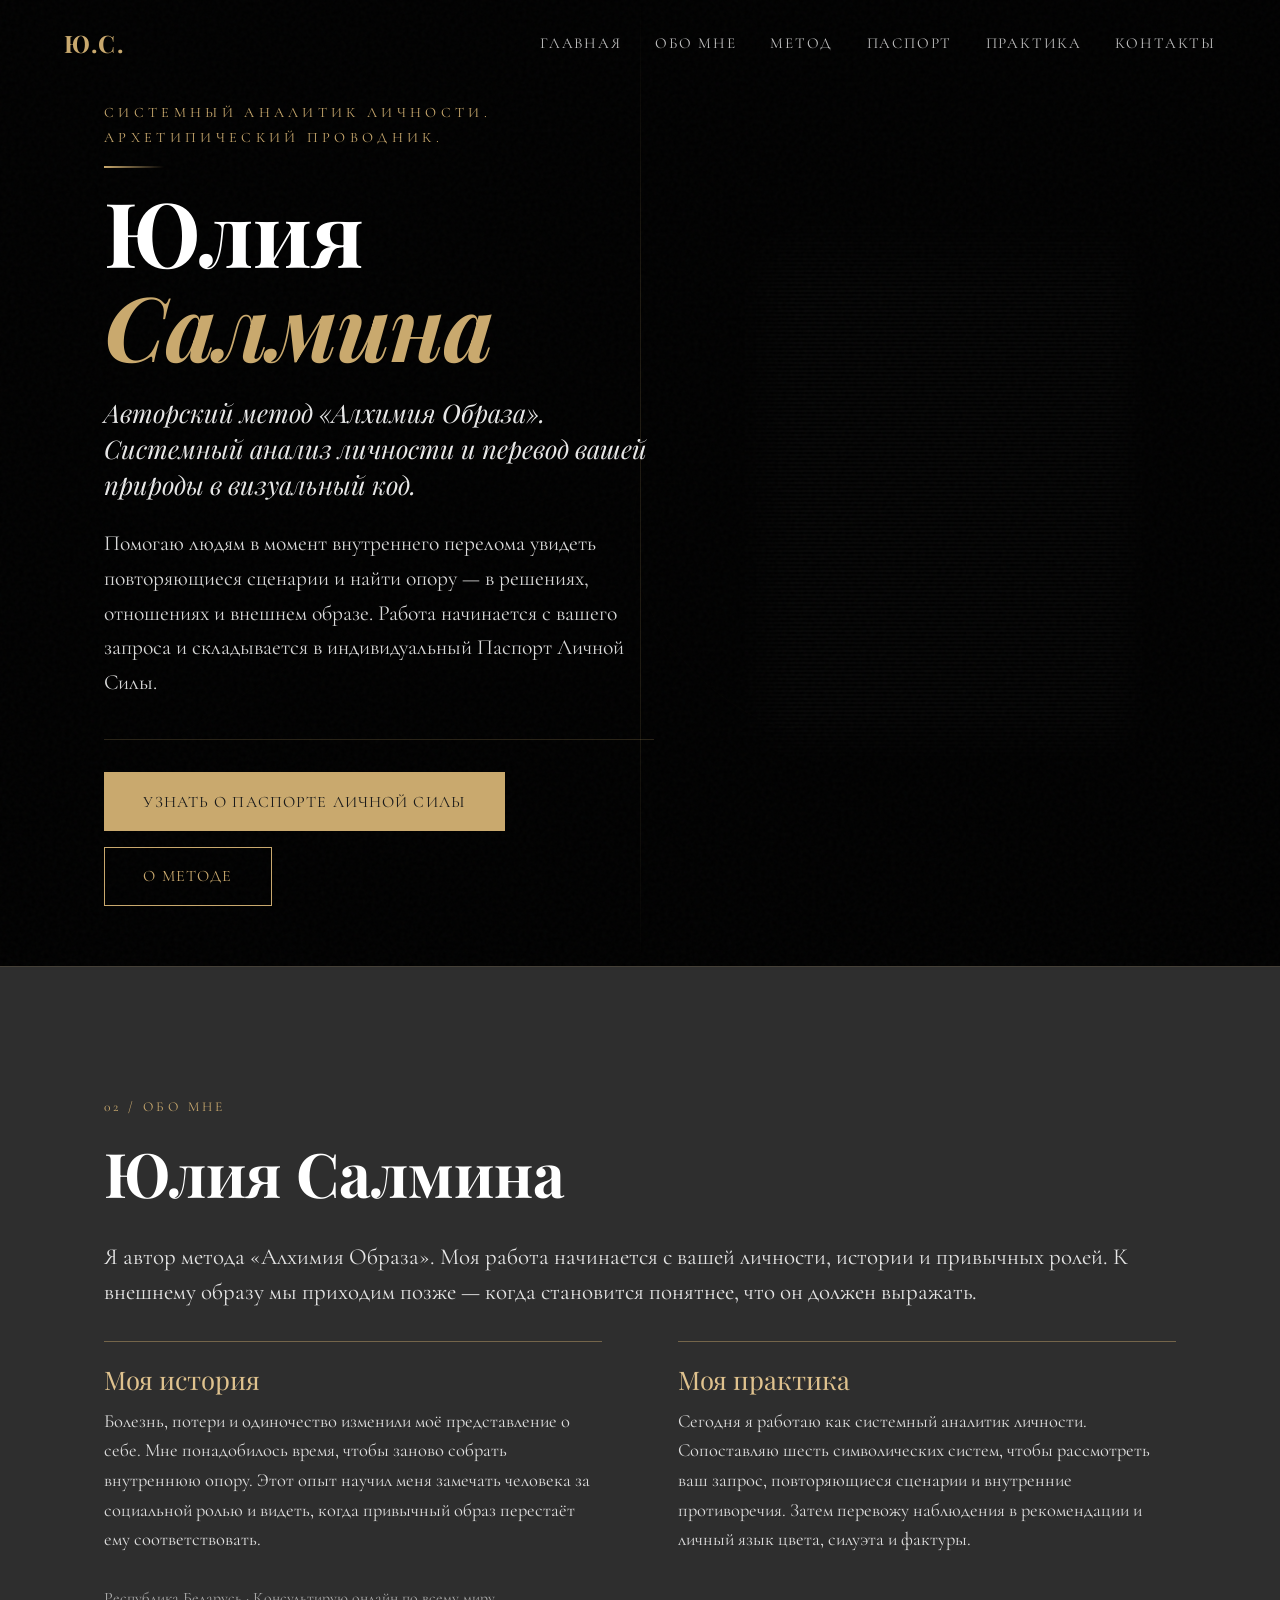
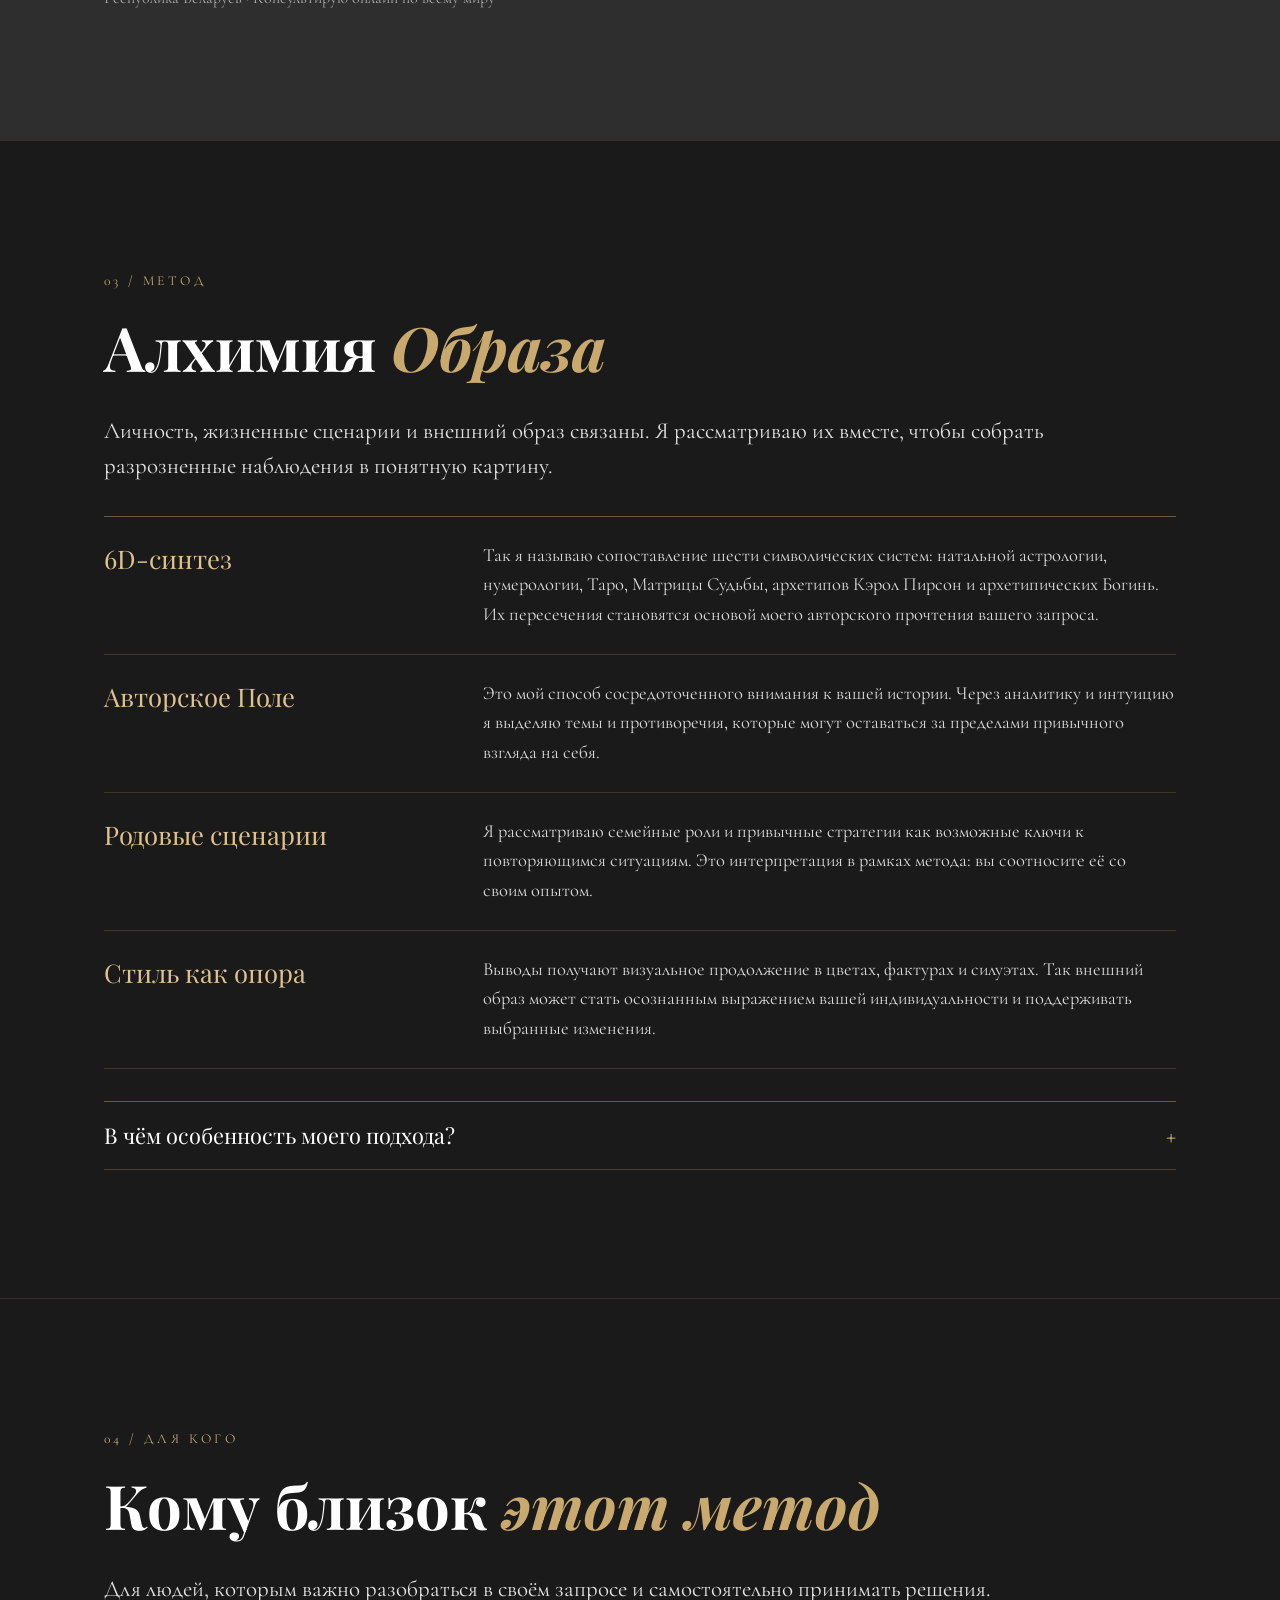
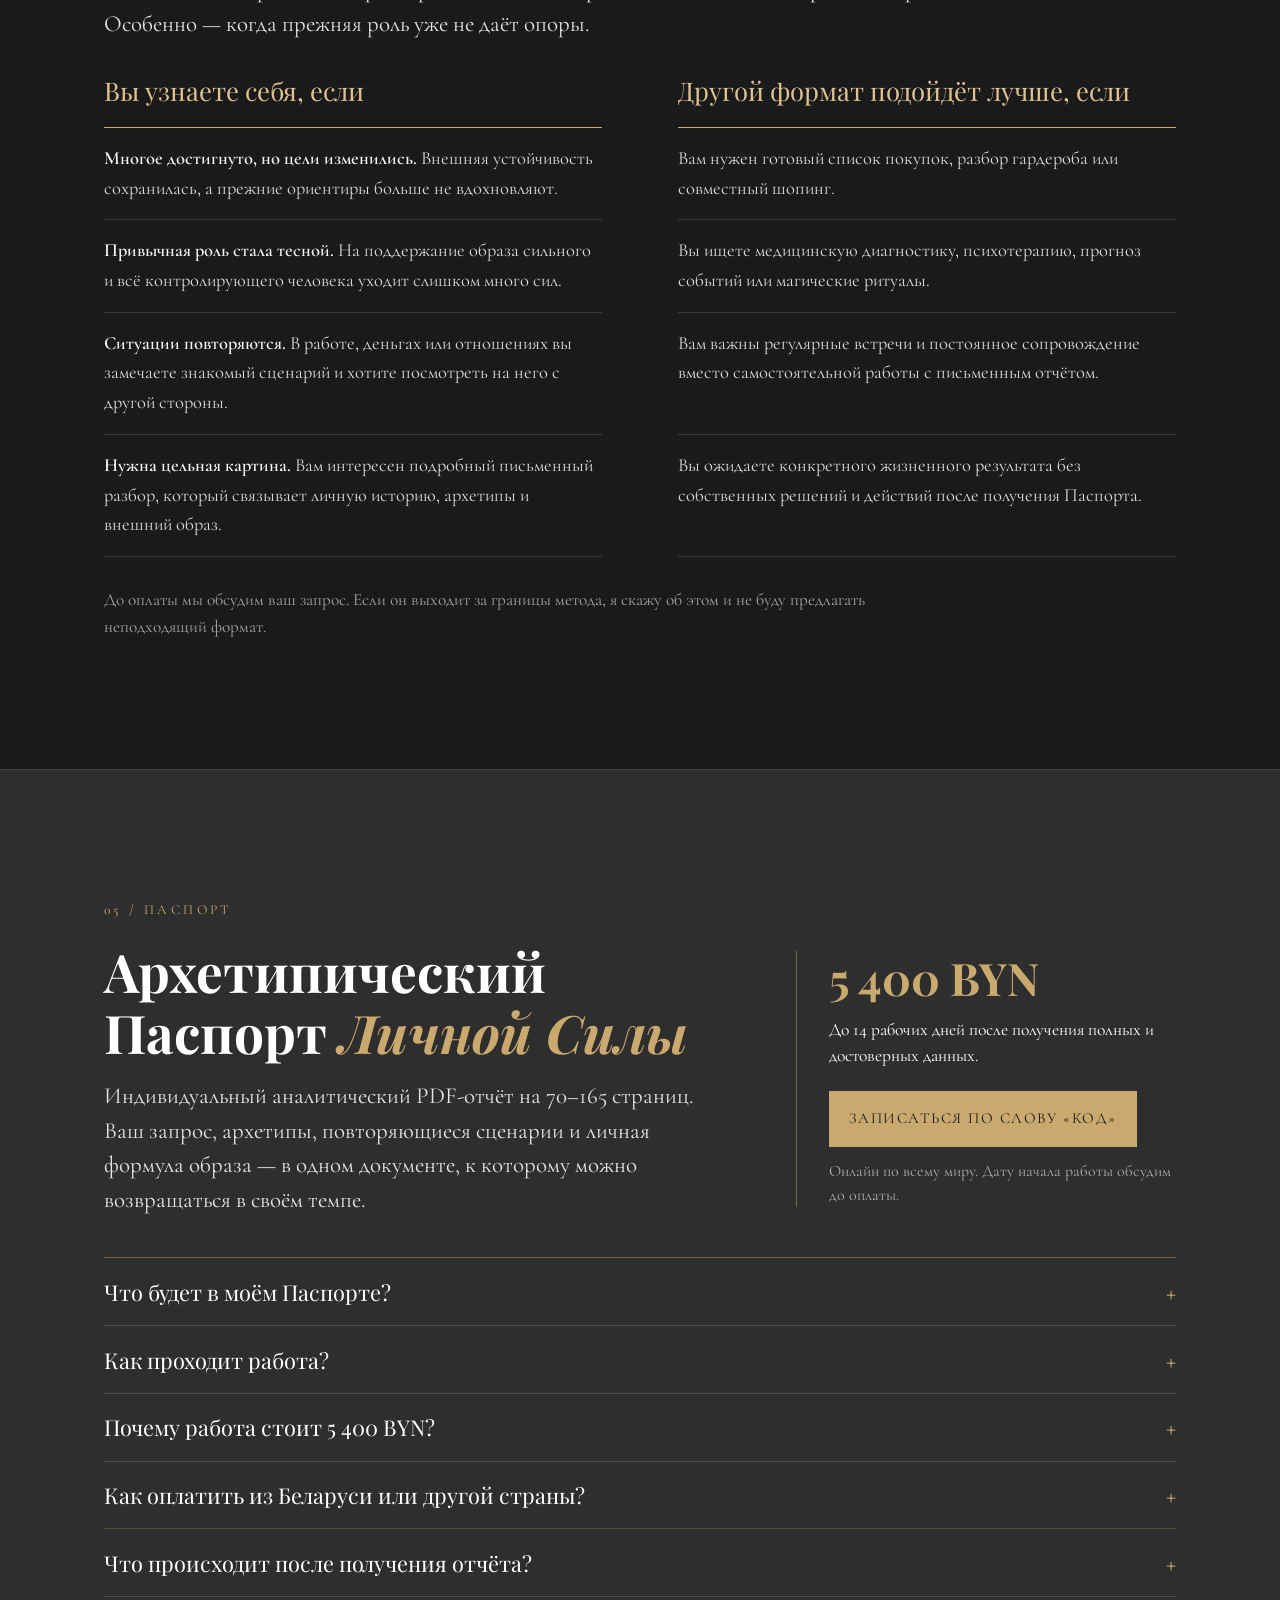
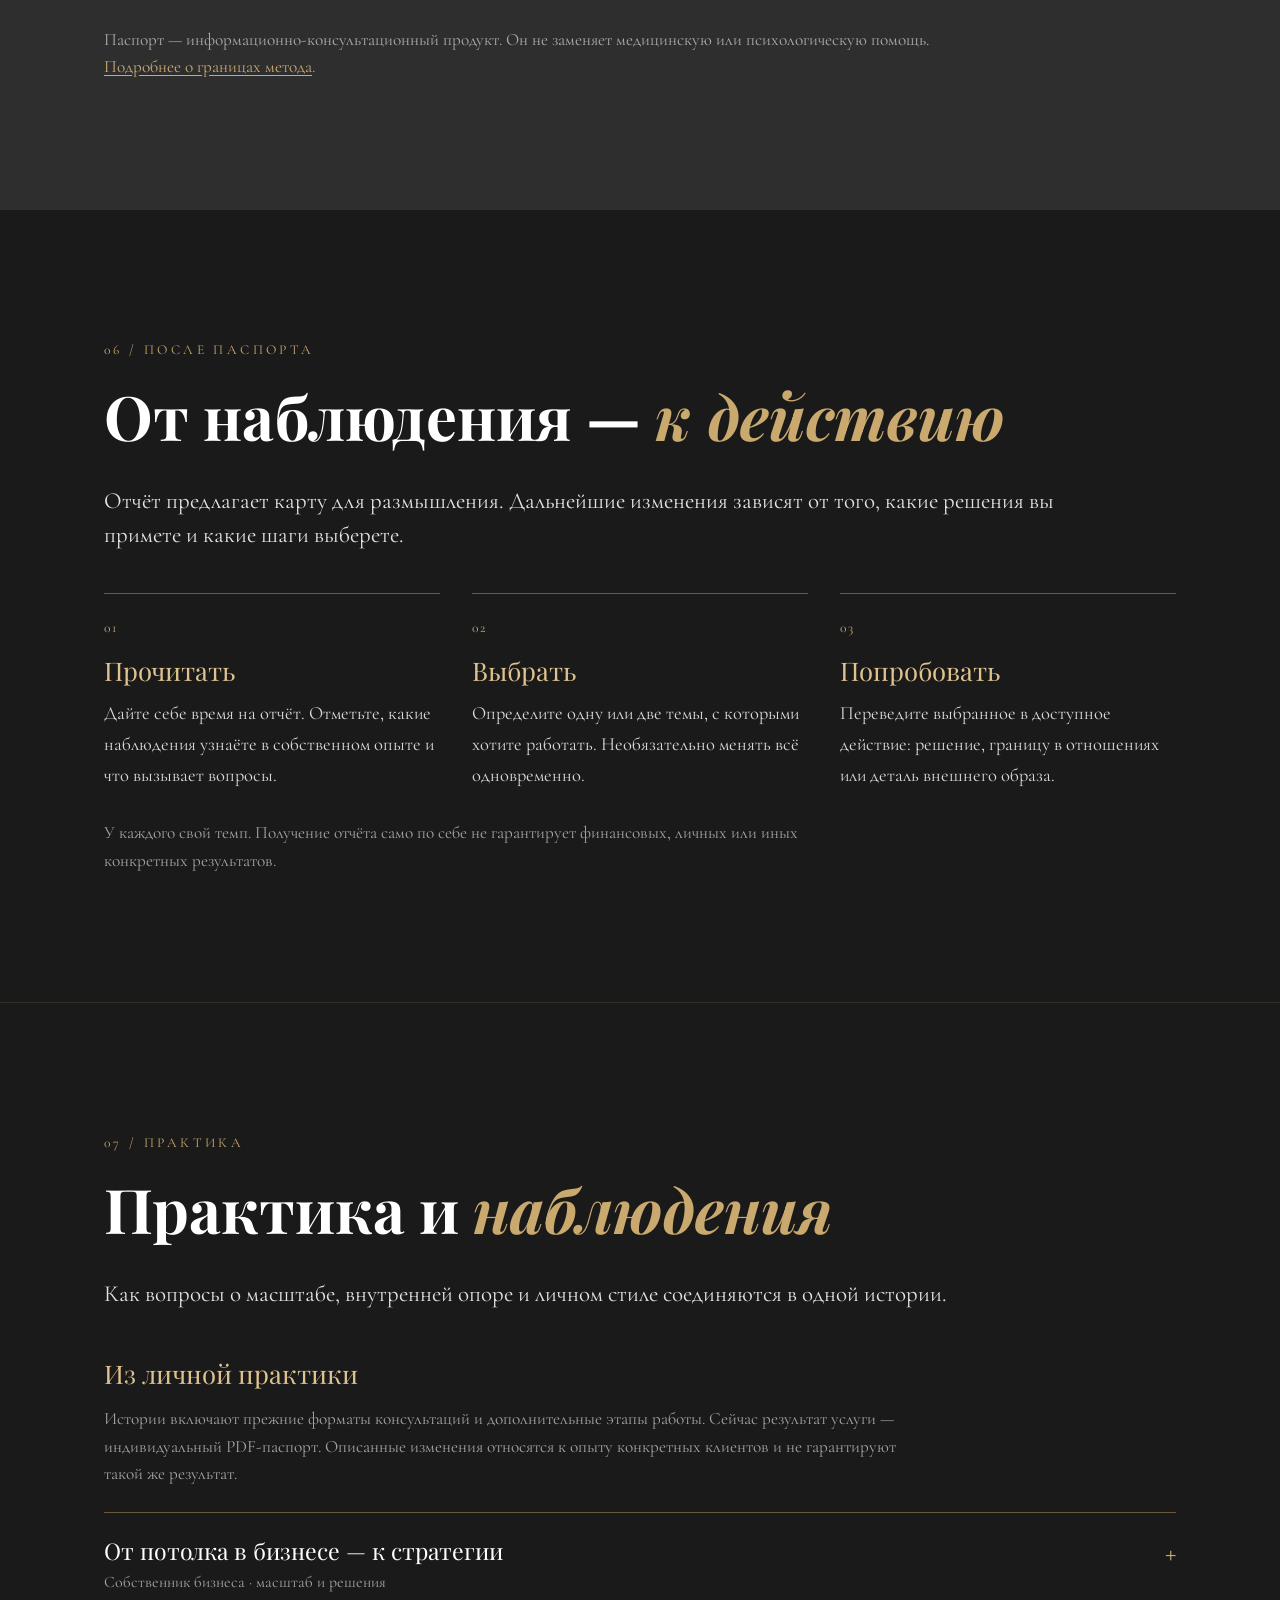
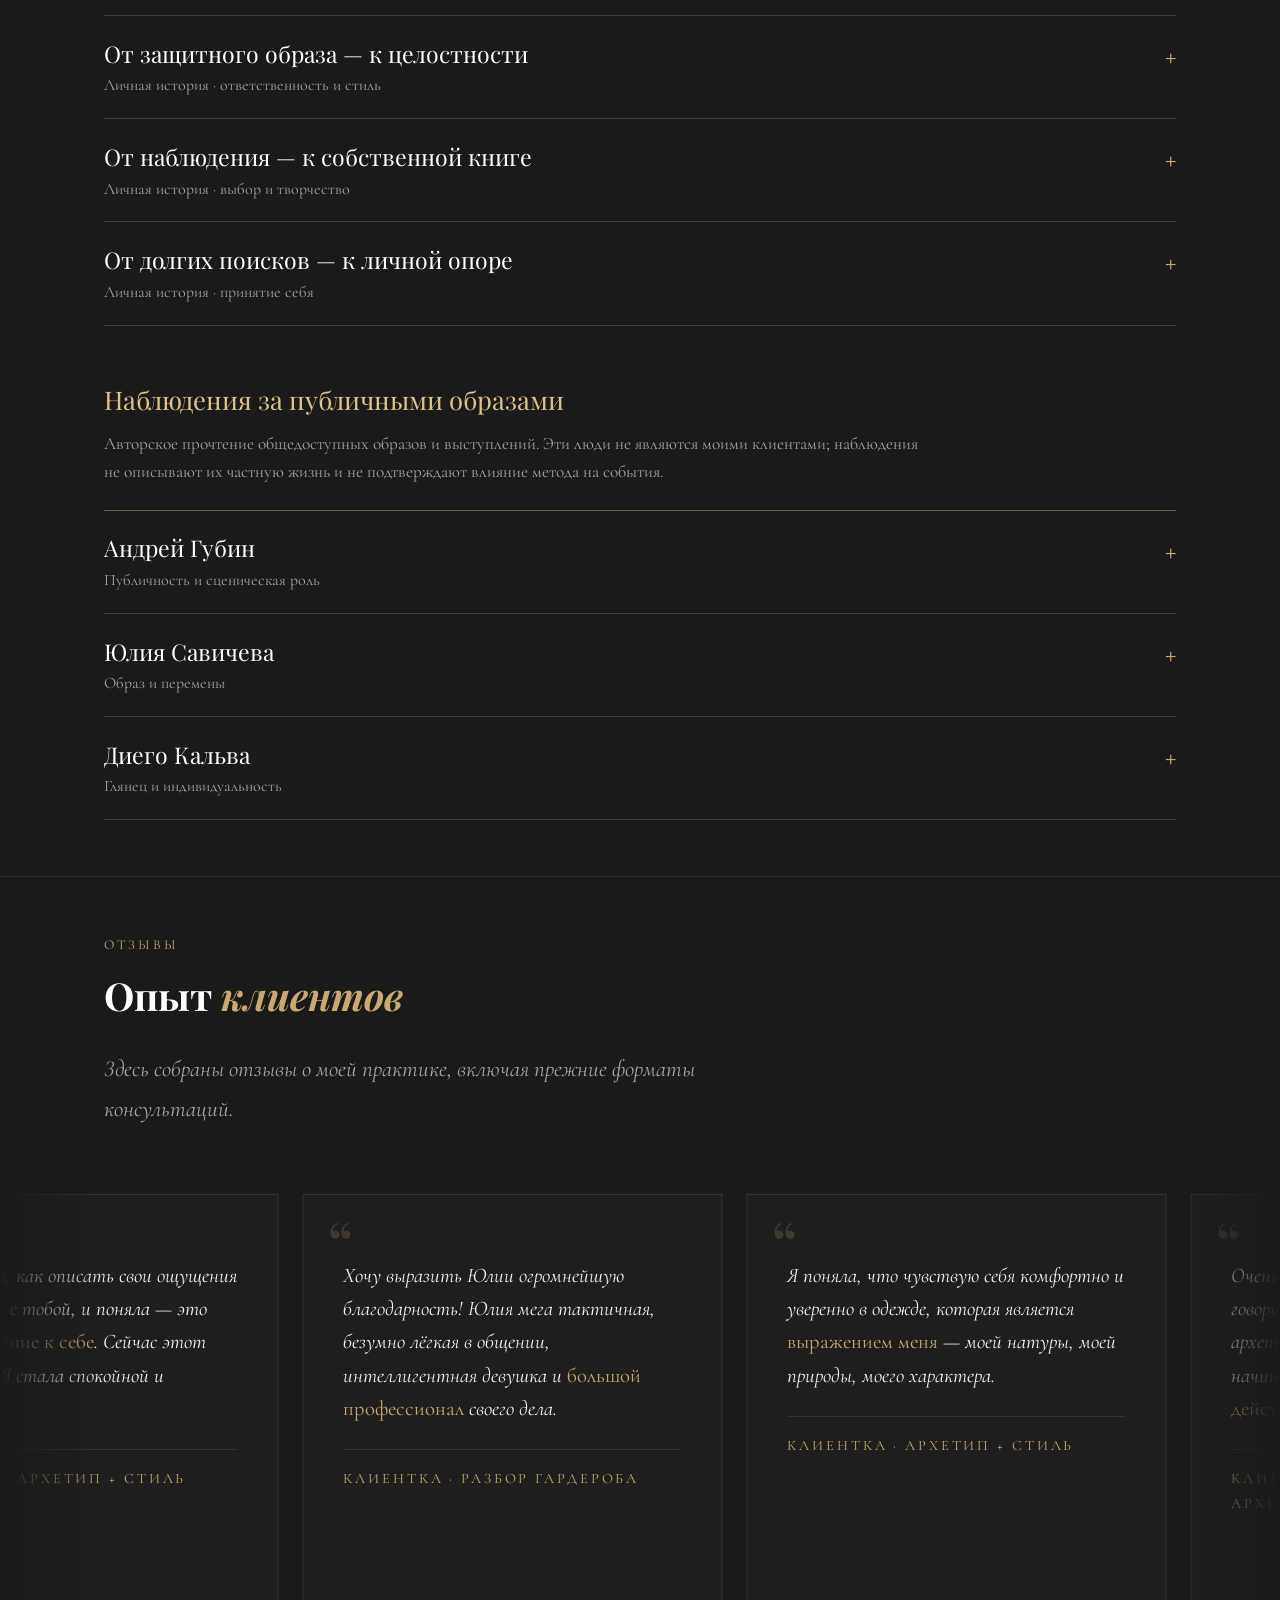
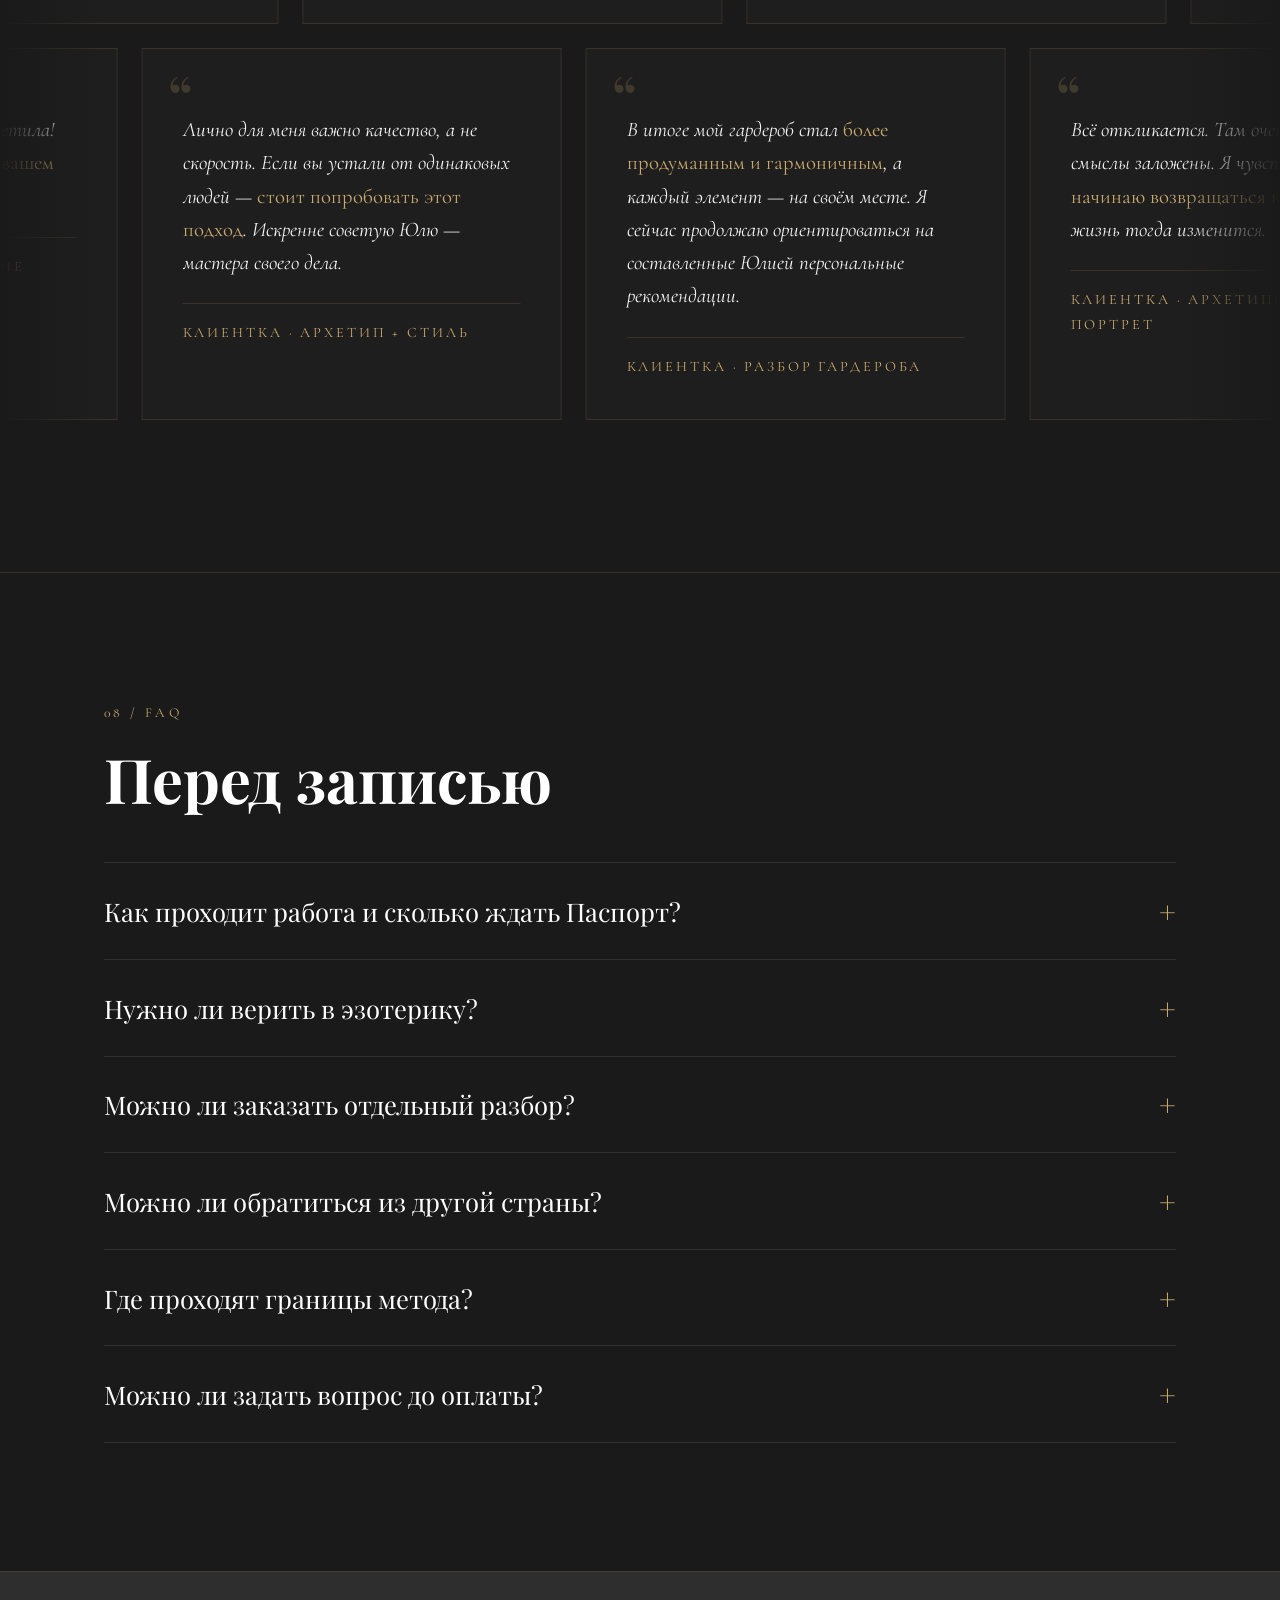
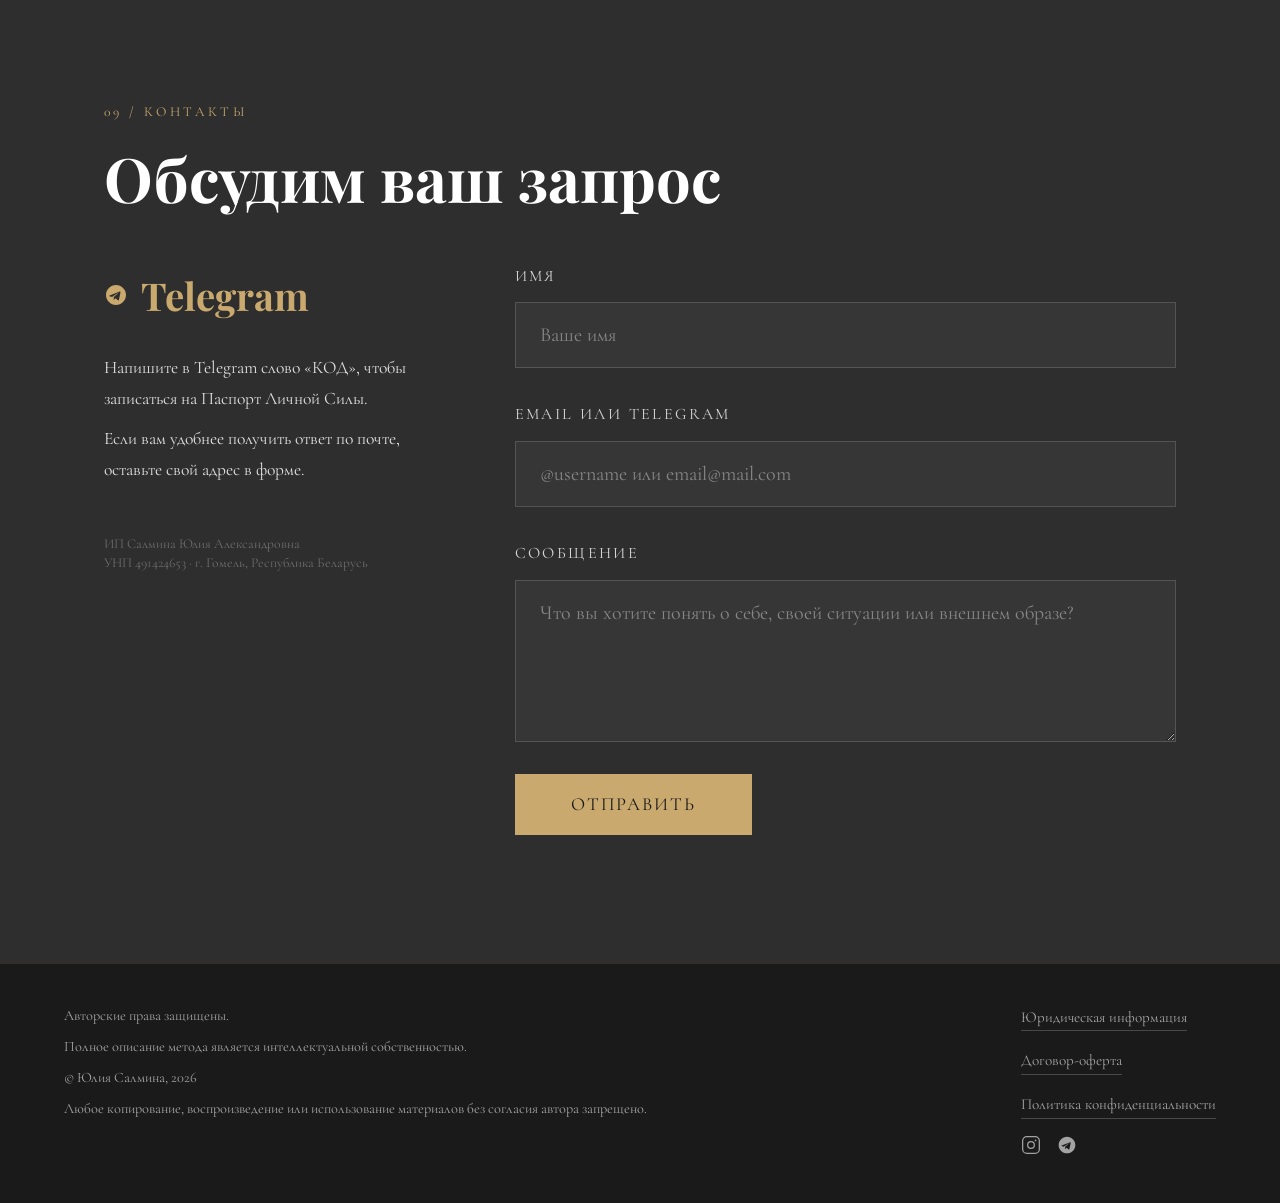
==== index.html @ ce206d77 "Add updated Salmina website Latest client revisions: updated copy, Passport details, seven collapsib" ====
<!DOCTYPE html>
<html lang="ru">
<head>
  <meta charset="UTF-8" />
  <meta name="viewport" content="width=device-width, initial-scale=1.0" />
  <title>Юлия Салмина — системный аналитик личности и архетипический проводник</title>
  <meta name="description" content="Авторский метод «Алхимия Образа»: системный анализ личности, жизненных сценариев и визуального кода. Паспорт Личной Силы — индивидуальный PDF. Онлайн по всему миру." />
  <link rel="stylesheet" href="style.css?v=20261115-1" />
  <link rel="preconnect" href="https://fonts.googleapis.com" />
  <link rel="preconnect" href="https://fonts.gstatic.com" crossorigin />
  <link href="https://fonts.googleapis.com/css2?family=Playfair+Display:ital,wght@0,400;0,700;1,400;1,700&amp;family=Cormorant+Garamond:ital,wght@0,300;0,400;1,300;1,400&amp;display=swap" rel="stylesheet" />
</head>
<body>

  <div class="scroll-progress-bar" id="scroll-progress"></div>

  <header class="site-header" id="site-header">
    <div class="header-inner">
      <a href="#hero" class="logo">Ю.С.</a>
      <button type="button" class="burger" id="burger" aria-label="Открыть меню" aria-expanded="false" aria-controls="nav">
        <span></span><span></span><span></span>
      </button>
      <nav class="nav" id="nav" aria-label="Основная навигация">
        <a href="#hero" class="nav-link">Главная</a>
        <a href="#about" class="nav-link">Обо мне</a>
        <a href="#method" class="nav-link">Метод</a>
        <a href="#services" class="nav-link">Паспорт</a>
        <a href="#practice" class="nav-link">Практика</a>
        <a href="#contact" class="nav-link">Контакты</a>
      </nav>
    </div>
  </header>

  <main>
  <section class="hero" id="hero">
    <canvas id="energy" aria-hidden="true"></canvas>
    <div id="grain"></div>
    <div class="hero-bg-line"></div>
    
    <div class="hero-inner">
      <div class="hero-content reveal">
        <p class="hero-eyebrow">Системный аналитик личности.<br />Архетипический проводник.</p>
        <h1 class="hero-title">
          Юлия<br /><em>Салмина</em>
        </h1>
        <p class="hero-sub">Авторский метод «Алхимия Образа». Системный анализ личности и перевод вашей природы в визуальный код.</p>
        <p class="hero-text">Помогаю людям в момент внутреннего перелома увидеть повторяющиеся сценарии и найти опору — в решениях, отношениях и внешнем образе. Работа начинается с вашего запроса и складывается в индивидуальный Паспорт Личной Силы.</p>
        <div class="hero-btns">
          <a href="#services" class="btn btn-gold">Узнать о Паспорте Личной Силы</a>
          <a href="#method" class="btn btn-outline">О методе</a>
        </div>
      </div>
      
      <div class="hero-visual reveal reveal-delay" id="hero-scene">
        <div id="video-glow"></div>
        <video id="video-hero" autoplay muted loop playsinline aria-hidden="true" tabindex="-1">
          <source src="mp_.mp4" type="video/mp4">
        </video>
      </div>
    </div>
  </section>

  <section class="section about" id="about">
    <div class="section-inner reveal">
      <div class="section-label">02 / Обо мне</div>
      <h2 class="section-title">Юлия Салмина</h2>
      <p class="about-lead">Я автор метода «Алхимия Образа». Моя работа начинается с вашей личности, истории и привычных ролей. К внешнему образу мы приходим позже — когда становится понятнее, что он должен выражать.</p>
      <div class="story-columns">
        <div>
          <h3>Моя история</h3>
          <p>Болезнь, потери и одиночество изменили моё представление о себе. Мне понадобилось время, чтобы заново собрать внутреннюю опору. Этот опыт научил меня замечать человека за социальной ролью и видеть, когда привычный образ перестаёт ему соответствовать.</p>
        </div>
        <div>
          <h3>Моя практика</h3>
          <p>Сегодня я работаю как системный аналитик личности. Сопоставляю шесть символических систем, чтобы рассмотреть ваш запрос, повторяющиеся сценарии и внутренние противоречия. Затем перевожу наблюдения в рекомендации и личный язык цвета, силуэта и фактуры.</p>
        </div>
      </div>
      <p class="story-location">Республика Беларусь · Консультирую онлайн по всему миру</p>
    </div>
  </section>

  <section class="section method" id="method">
    <div class="section-inner reveal">
      <div class="section-label">03 / Метод</div>
      <h2 class="section-title">Алхимия <em>Образа</em></h2>
      <p class="editorial-intro">Личность, жизненные сценарии и внешний образ связаны. Я рассматриваю их вместе, чтобы собрать разрозненные наблюдения в понятную картину.</p>
      <dl class="method-list">
        <div><dt>6D-синтез</dt><dd>Так я называю сопоставление шести символических систем: натальной астрологии, нумерологии, Таро, Матрицы Судьбы, архетипов Кэрол Пирсон и архетипических Богинь. Их пересечения становятся основой моего авторского прочтения вашего запроса.</dd></div>
        <div><dt>Авторское Поле</dt><dd>Это мой способ сосредоточенного внимания к вашей истории. Через аналитику и интуицию я выделяю темы и противоречия, которые могут оставаться за пределами привычного взгляда на себя.</dd></div>
        <div><dt>Родовые сценарии</dt><dd>Я рассматриваю семейные роли и привычные стратегии как возможные ключи к повторяющимся ситуациям. Это интерпретация в рамках метода: вы соотносите её со своим опытом.</dd></div>
        <div><dt>Стиль как опора</dt><dd>Выводы получают визуальное продолжение в цветах, фактурах и силуэтах. Так внешний образ может стать осознанным выражением вашей индивидуальности и поддерживать выбранные изменения.</dd></div>
      </dl>
      <div class="product-details method-details">
        <details><summary>В чём особенность моего подхода?</summary><p>Я соединяю символический анализ с конкретным запросом человека и переводом наблюдений в визуальный язык. В одном отчёте вы получаете взаимосвязанное прочтение своих ролей, точек напряжения и возможностей для самовыражения.</p><p>Ценность метода — в авторском синтезе и индивидуальной работе. Его выводы помогают размышлять и выбирать дальнейшие шаги; они не являются медицинской или психологической диагностикой.</p></details>
      </div>
    </div>
  </section>

  <section class="section forwhom" id="forwhom">
    <div class="section-inner reveal">
      <div class="section-label">04 / Для кого</div>
      <h2 class="section-title">Кому близок <em>этот метод</em></h2>
      <p class="editorial-intro">Для людей, которым важно разобраться в своём запросе и самостоятельно принимать решения. Особенно — когда прежняя роль уже не даёт опоры.</p>
      <div class="fit-grid">
        <div class="fit-group">
          <h3>Вы узнаете себя, если</h3>
          <p><strong>Многое достигнуто, но цели изменились.</strong> Внешняя устойчивость сохранилась, а прежние ориентиры больше не вдохновляют.</p>
          <p><strong>Привычная роль стала тесной.</strong> На поддержание образа сильного и всё контролирующего человека уходит слишком много сил.</p>
          <p><strong>Ситуации повторяются.</strong> В работе, деньгах или отношениях вы замечаете знакомый сценарий и хотите посмотреть на него с другой стороны.</p>
          <p><strong>Нужна цельная картина.</strong> Вам интересен подробный письменный разбор, который связывает личную историю, архетипы и внешний образ.</p>
        </div>
        <div class="fit-group">
          <h3>Другой формат подойдёт лучше, если</h3>
          <p>Вам нужен готовый список покупок, разбор гардероба или совместный шопинг.</p>
          <p>Вы ищете медицинскую диагностику, психотерапию, прогноз событий или магические ритуалы.</p>
          <p>Вам важны регулярные встречи и постоянное сопровождение вместо самостоятельной работы с письменным отчётом.</p>
          <p>Вы ожидаете конкретного жизненного результата без собственных решений и действий после получения Паспорта.</p>
        </div>
      </div>
      <p class="section-note">До оплаты мы обсудим ваш запрос. Если он выходит за границы метода, я скажу об этом и не буду предлагать неподходящий формат.</p>
    </div>
  </section>

  <section class="section services" id="services">
    <div class="section-inner reveal">
      <div class="section-label">05 / Паспорт</div>
      <article class="product" aria-labelledby="product-title">
        <div class="product-overview">
          <div>
            <h2 class="section-title" id="product-title">Архетипический Паспорт <em>Личной Силы</em></h2>
            <p class="product-description">Индивидуальный аналитический PDF-отчёт на 70–165 страниц. Ваш запрос, архетипы, повторяющиеся сценарии и личная формула образа — в одном документе, к которому можно возвращаться в своём темпе.</p>
          </div>
          <div class="product-order" id="passport-order">
            <p class="product-price">5 400 BYN</p>
            <p>До 14 рабочих дней после получения полных и достоверных данных.</p>
            <a href="https://t.me/JSalmina?text=%D0%9A%D0%9E%D0%94" class="btn btn-gold" target="_blank" rel="noopener">Записаться по слову «КОД»</a>
            <p class="order-note">Онлайн по всему миру. Дату начала работы обсудим до оплаты.</p>
          </div>
        </div>
        <div class="product-details">
          <details><summary>Что будет в моём Паспорте?</summary>
            <ul class="passport-content">
              <li>Сопоставление шести символических систем вокруг вашего запроса.</li>
              <li>Карта сильных сторон, теневых проявлений и внутренних противоречий.</li>
              <li>Авторская интерпретация родовых сценариев и повторяющихся ролей.</li>
              <li>Расклад Таро как символическое прочтение текущей ситуации и выбора.</li>
              <li>Аудит проявленности: какие стороны личности отражены во внешнем образе.</li>
              <li>Личная формула образа — цвета, фактуры, силуэты и рекомендации для дальнейших шагов.</li>
            </ul>
          </details>
          <details><summary>Как проходит работа?</summary>
            <ol class="process-list"><li>Мы обсуждаем запрос и дату начала. После 100% предоплаты на расчётный счёт ИП я свяжусь с вами в течение 24 часов.</li><li>Вы заполняете подробную анкету и предоставляете дату, время и место рождения.</li><li>Подготовка PDF занимает до 14 рабочих дней после получения полных и достоверных данных и отправляю его на почту или в мессенджер.</li></ol>
          </details>
          <details><summary>Почему работа стоит 5 400 BYN?</summary><p>Каждый Паспорт я составляю индивидуально: сопоставляю шесть систем, работаю с вашим запросом и собираю наблюдения в связный отчёт на 70–165 страниц. В стоимость входят анализ, визуальная часть и рекомендации.</p><p>Чтобы сохранять внимание к каждой истории, я беру в работу не более 2–3 человек в месяц. Доступную дату мы согласуем до оплаты.</p></details>
          <details><summary>Как оплатить из Беларуси или другой страны?</summary><p>Стоимость фиксирована: 5 400 BYN. Оплата — 100% на расчётный счёт ИП. Из-за границы можно оплатить в российских рублях или другой согласованной валюте по курсу на день оплаты. Оплата подтверждает согласие с <a class="text-link" href="#oferta" data-legal="oferta">договором-офертой</a>.</p></details>
          <details><summary>Что происходит после получения отчёта?</summary><p>Паспорт выдаётся один раз. Вы читаете его в своём темпе и выбираете, какие наблюдения и рекомендации применить. Постоянное сопровождение не входит в базовую стоимость; условия дополнительной индивидуальной работы обсуждаются отдельно.</p></details>
        </div>
        <p class="service-boundary">Паспорт — информационно-консультационный продукт. Он не заменяет медицинскую или психологическую помощь. <a class="text-link" href="#faq">Подробнее о границах метода</a>.</p>
      </article>
    </div>
  </section>

  <section class="section result" id="result">
    <div class="section-inner reveal">
      <div class="section-label">06 / После Паспорта</div>
      <h2 class="section-title">От наблюдения — <em>к действию</em></h2>
      <p class="editorial-intro">Отчёт предлагает карту для размышления. Дальнейшие изменения зависят от того, какие решения вы примете и какие шаги выберете.</p>
      <div class="result-steps">
        <div><span class="result-step-number" aria-hidden="true">01</span><h3>Прочитать</h3><p>Дайте себе время на отчёт. Отметьте, какие наблюдения узнаёте в собственном опыте и что вызывает вопросы.</p></div>
        <div><span class="result-step-number" aria-hidden="true">02</span><h3>Выбрать</h3><p>Определите одну или две темы, с которыми хотите работать. Необязательно менять всё одновременно.</p></div>
        <div><span class="result-step-number" aria-hidden="true">03</span><h3>Попробовать</h3><p>Переведите выбранное в доступное действие: решение, границу в отношениях или деталь внешнего образа.</p></div>
      </div>
      <p class="section-note">У каждого свой темп. Получение отчёта само по себе не гарантирует финансовых, личных или иных конкретных результатов.</p>
    </div>
  </section>

  <section class="section practice" id="practice">
    <div class="section-inner reveal">
      <div class="section-label">07 / Практика</div>
      <h2 class="section-title">Практика и <em>наблюдения</em></h2>
      <p class="editorial-intro">Как вопросы о масштабе, внутренней опоре и личном стиле соединяются в одной истории.</p>

      <div class="case-group">
        <h3>Из личной практики</h3>
        <p class="case-disclaimer">Истории включают прежние форматы консультаций и дополнительные этапы работы. Сейчас результат услуги — индивидуальный PDF-паспорт. Описанные изменения относятся к опыту конкретных клиентов и не гарантируют такой же результат.</p>
        <div class="case-list">
          <details class="case-item">
            <summary><span>От потолка в бизнесе — к стратегии</span><span class="case-summary-meta">Собственник бизнеса · масштаб и решения</span></summary>
            <div class="case-body">
              <p><strong>Запрос.</strong> После затяжного спада клиент искал новый масштаб в бизнесе, но боялся следующего финансового шага и чувствовал потерю опоры.</p>
              <p><strong>Авторское наблюдение.</strong> Через архетип Правителя я рассмотрела противоречие между стремлением к развитию и привычной осторожностью — желанием оставаться незаметным и избегать риска.</p>
              <p><strong>После работы.</strong> Клиент перешёл к конкретным управленческим шагам: проверке финансов с бухгалтером, пересмотру своей роли в бизнесе и восприятию собственного дома как точки опоры.</p>
            </div>
          </details>
          <details class="case-item">
            <summary><span>От защитного образа — к целостности</span><span class="case-summary-meta">Личная история · ответственность и стиль</span></summary>
            <div class="case-body">
              <p><strong>Запрос.</strong> Клиентка хотела собрать гардероб «бизнес-леди и хозяйки пространства», в котором чувствовала бы уверенность.</p>
              <p><strong>Авторское наблюдение.</strong> В разборе я сопоставила архетипы Королевы, Жрицы и Девочки-Творца: ответственность, глубину и потребность в свободном самовыражении. Образ помог обсудить, какие из этих сторон получают место в её жизни.</p>
              <p><strong>После работы.</strong> Клиентка завершила затянувшиеся изменения в рабочем пространстве и пересмотрела привычку всё контролировать. В визуальном образе появились глубокие оттенки оливы, чернил и кофе с молоком.</p>
            </div>
          </details>
          <details class="case-item">
            <summary><span>От наблюдения — к собственной книге</span><span class="case-summary-meta">Личная история · выбор и творчество</span></summary>
            <div class="case-body">
              <p><strong>Запрос.</strong> Клиентка описывала потерю себя, повторение одних и тех же сценариев и ощущение, что силы уходят впустую.</p>
              <p><strong>Авторское наблюдение.</strong> Через архетип Персефоны я предложила рассмотреть выбор между наблюдением за чужими историями и созданием собственной. Это стало одной из тем её письменного разбора.</p>
              <p><strong>После работы.</strong> Клиентка сократила информационный шум и за несколько месяцев написала книгу, придумала название и обложку. Эти решения и работа над книгой принадлежали ей самой.</p>
            </div>
          </details>
          <details class="case-item">
            <summary><span>От долгих поисков — к личной опоре</span><span class="case-summary-meta">Личная история · принятие себя</span></summary>
            <div class="case-body">
              <p><strong>Запрос.</strong> После нескольких лет поисков в разных практиках клиентка вернулась за целостным Паспортом, чтобы связать вопросы работы, отношений и внешнего образа.</p>
              <p><strong>Авторское наблюдение.</strong> В разборе я сопоставила привычные роли, представления о семейной ответственности и интерес к творчеству. Мы рассматривали, какие из этих наблюдений она узнаёт в своём опыте.</p>
              <p><strong>После работы.</strong> После Паспорта и отдельного дополнительного этапа клиентка стала спокойнее относиться к собственной внешности и выбору. Красная деталь в образе стала для неё личным символом перемен.</p>
            </div>
          </details>
        </div>
      </div>

      <div class="case-group">
        <h3>Наблюдения за публичными образами</h3>
        <p class="case-disclaimer">Авторское прочтение общедоступных образов и выступлений. Эти люди не являются моими клиентами; наблюдения не описывают их частную жизнь и не подтверждают влияние метода на события.</p>
        <div class="case-list">
          <details class="case-item">
            <summary><span>Андрей Губин</span><span class="case-summary-meta">Публичность и сценическая роль</span></summary>
            <div class="case-body">
              <p>Тема моего разбора — соотношение узнаваемого сценического образа и права артиста меняться. Я рассматриваю, как привычная роль влияет на восприятие публичного выступления.</p>
              <p>В рамках метода это повод говорить об открытости и дистанции между образом и человеком. Такое прочтение остаётся авторской интерпретацией.</p>
            </div>
          </details>
          <details class="case-item">
            <summary><span>Юлия Савичева</span><span class="case-summary-meta">Образ и перемены</span></summary>
            <div class="case-body">
              <p>В центре разбора — контраст между привычным публичным образом и более свободной, неформальной подачей. Я рассматриваю, как одежда и степень собранности меняют впечатление от образа.</p>
              <p>Это пример работы с визуальным языком: образ может вызвать вопросы о переменах, но сам по себе не объясняет личные решения человека.</p>
            </div>
          </details>
          <details class="case-item">
            <summary><span>Диего Кальва</span><span class="case-summary-meta">Глянец и индивидуальность</span></summary>
            <div class="case-body">
              <p>Тема разбора — граница между статусной подачей и индивидуальностью. Я рассматриваю, как глянцевый образ меняет восприятие актёра и какие детали помогают сохранить узнаваемость.</p>
              <p>Для «Алхимии Образа» здесь важен вопрос: как внешняя выразительность может поддерживать личный характер образа, сохраняя место для живой индивидуальности.</p>
            </div>
          </details>
        </div>
      </div>
    </div>
      <div class="reviews practice-reviews" id="reviews" aria-labelledby="reviews-title">
    <div class="reviews-header reveal">
      <p class="reviews-eyebrow">Отзывы</p>
      <h3 class="section-title" id="reviews-title">Опыт <em>клиентов</em></h3>
      <p class="section-intro">Здесь собраны отзывы о моей практике, включая прежние форматы консультаций.</p>
    </div>
    <div class="reviews-track-wrap">
      <div class="reviews-row reviews-row--fwd" id="row1"></div>
      <div class="reviews-row reviews-row--rev" id="row2"></div>
    </div>
  </div>
  </section>

  <section class="section faq" id="faq">
    <div class="section-inner reveal">
      <div class="section-label">08 / FAQ</div>
      <h2 class="section-title">Перед записью</h2>
      <div class="accordion">
        <div class="accordion-item">
          <button type="button" class="accordion-trigger" aria-expanded="false"><span>Как проходит работа и сколько ждать Паспорт?</span><span class="accordion-icon" aria-hidden="true">+</span></button>
          <div class="accordion-panel"><p>После обсуждения запроса и предоплаты я свяжусь с вами в течение 24 часов. Вы заполните анкету и предоставите необходимые данные. Срок подготовки PDF — до 14 рабочих дней после получения полных и достоверных данных.</p></div>
        </div>
        <div class="accordion-item">
          <button type="button" class="accordion-trigger" aria-expanded="false"><span>Нужно ли верить в эзотерику?</span><span class="accordion-icon" aria-hidden="true">+</span></button>
          <div class="accordion-panel"><p>Нет. В методе астрология, нумерология, Таро, Матрица Судьбы и архетипы используются как символический язык для авторского прочтения вашей истории. Вы сопоставляете наблюдения с собственным опытом; они не являются установленными фактами или научной диагностикой.</p></div>
        </div>
        <div class="accordion-item">
          <button type="button" class="accordion-trigger" aria-expanded="false"><span>Можно ли заказать отдельный разбор?</span><span class="accordion-icon" aria-hidden="true">+</span></button>
          <div class="accordion-panel"><p>Основной продукт — целостный Паспорт Личной Силы в PDF на 70–165 страниц. Я не разделяю его на отдельные расчёты или разовые прогнозы. Если после получения отчёта понадобится дополнительная работа, её формат и стоимость обсуждаются отдельно.</p></div>
        </div>
        <div class="accordion-item">
          <button type="button" class="accordion-trigger" aria-expanded="false"><span>Можно ли обратиться из другой страны?</span><span class="accordion-icon" aria-hidden="true">+</span></button>
          <div class="accordion-panel"><p>Да. Работа полностью дистанционная. Стоимость — 5 400 BYN; оплата в российских рублях или другой согласованной валюте возможна по курсу на день оплаты.</p></div>
        </div>
        <div class="accordion-item">
          <button type="button" class="accordion-trigger" aria-expanded="false"><span>Где проходят границы метода?</span><span class="accordion-icon" aria-hidden="true">+</span></button>
          <div class="accordion-panel"><p>Я — системный аналитик личности и архетипический проводник. Не ставлю диагнозов, не лечу заболевания и не провожу психотерапию. Не делаю магических ритуалов и не обещаю предсказаний.</p><p>Результат моей работы — авторский аналитический отчёт и рекомендации. Выводы о родовых сценариях являются интерпретацией. Если вам нужна медицинская или психологическая помощь, обратитесь к профильному специалисту.</p></div>
        </div>
        <div class="accordion-item">
          <button type="button" class="accordion-trigger" aria-expanded="false"><span>Можно ли задать вопрос до оплаты?</span><span class="accordion-icon" aria-hidden="true">+</span></button>
          <div class="accordion-panel"><p>Да. Напишите мне в Telegram слово «КОД» и коротко опишите свой запрос. Мы обсудим, подходит ли вам Паспорт, и согласуем дату начала. Можно также оставить сообщение в форме ниже.</p></div>
        </div>
      </div>
    </div>
  </section>

  <section class="section contact" id="contact">
    <div class="section-inner reveal">
      <div class="section-label">09 / Контакты</div>
      <h2 class="section-title">Обсудим ваш запрос</h2>

      <div class="contact-grid">
        <div class="contact-info">
          
           <a href="https://t.me/JSalmina" class="contact-tg" target="_blank" rel="noopener">
            <svg width="24" height="24" viewBox="0 0 24 24" fill="none" xmlns="http://www.w3.org/2000/svg"><path d="M12 2C6.48 2 2 6.48 2 12s4.48 10 10 10 10-4.48 10-10S17.52 2 12 2zm4.64 6.8l-1.7 8c-.12.58-.47.72-.94.45l-2.6-1.92-1.25 1.21c-.14.14-.26.26-.53.26l.19-2.72 4.96-4.48c.22-.19-.05-.3-.33-.11L8.07 14.08l-2.56-.8c-.55-.18-.56-.55.12-.81l9.98-3.85c.47-.17.88.11.73.82l-.7-.01z" fill="currentColor"/></svg>
            Telegram
          </a>
          <p class="contact-note">Напишите в Telegram слово «КОД», чтобы записаться на Паспорт Личной Силы.</p>
          <p class="contact-note">Если вам удобнее получить ответ по почте, оставьте свой адрес в форме.</p>
          <p class="contact-legal-badge" style="margin-top: 3rem; font-size: 0.85rem; color: rgba(255,255,255,0.3); line-height: 1.4;">
            ИП Салмина Юлия Александровна<br>
            УНП 491424653 · г. Гомель, Республика Беларусь
          </p>
        </div>

        <form class="contact-form" id="contact-form" action="https://formspree.io/f/xkoyawyz" method="post">
          <div class="form-group">
            <label for="name">Имя</label>
            <input type="text" id="name" name="name" placeholder="Ваше имя" autocomplete="name" maxlength="150" required />
          </div>
          <div class="form-group">
            <label for="contact-field">Email или Telegram</label>
            <input type="text" id="contact-field" name="contact-field" placeholder="@username или email@mail.com" maxlength="254" required />
          </div>
          <div class="form-group">
            <label for="message">Сообщение</label>
            <textarea id="message" name="message" placeholder="Что вы хотите понять о себе, своей ситуации или внешнем образе?" rows="5" maxlength="5000" required></textarea>
          </div>
          <button type="submit" class="btn btn-gold">Отправить</button>
          <p class="form-success" id="form-success" role="status" aria-live="polite">Сообщение отправлено! Я свяжусь с вами в ближайшее время.</p>
          <p class="form-error" id="form-error" role="alert" hidden></p>
        </form>
      </div>
    </div>
  </section>

  </main>

  <footer class="site-footer">
    <div class="footer-inner">
      <div class="footer-copy">
        <p>Авторские права защищены.</p>
        <p>Полное описание метода является интеллектуальной собственностью.</p>
        <p>© Юлия Салмина, 2026</p>
        <p>Любое копирование, воспроизведение или использование материалов без согласия автора запрещено.</p>
      </div>
      <div class="footer-links">
        <a href="#legal-info" class="footer-link" data-legal="legal-info">Юридическая информация</a>
        <a href="#oferta" class="footer-link" data-legal="oferta">Договор-оферта</a>
        <a href="#policy" class="footer-link" data-legal="policy">Политика конфиденциальности</a>
        <div class="footer-socials">
          <a href="https://www.instagram.com/julie.salmina" target="_blank" rel="noopener" aria-label="Instagram" class="social-icon">
            <svg width="20" height="20" viewBox="0 0 24 24" fill="none" xmlns="http://www.w3.org/2000/svg"><rect x="2" y="2" width="20" height="20" rx="5" stroke="currentColor" stroke-width="1.5"/><circle cx="12" cy="12" r="4" stroke="currentColor" stroke-width="1.5"/><circle cx="17.5" cy="6.5" r="1" fill="currentColor"/></svg>
          </a>
          <a href="https://t.me/JSalmina" target="_blank" rel="noopener" aria-label="Telegram" class="social-icon">
            <svg width="20" height="20" viewBox="0 0 24 24" fill="none" xmlns="http://www.w3.org/2000/svg"><path d="M12 2C6.48 2 2 6.48 2 12s4.48 10 10 10 10-4.48 10-10S17.52 2 12 2zm4.64 6.8l-1.7 8c-.12.58-.47.72-.94.45l-2.6-1.92-1.25 1.21c-.14.14-.26.26-.53.26l.19-2.72 4.96-4.48c.22-.19-.05-.3-.33-.11L8.07 14.08l-2.56-.8c-.55-.18-.56-.55.12-.81l9.98-3.85c.47-.17.88.11.73.82l-.7-.01z" fill="currentColor"/></svg>
          </a>
        </div>
      </div>
    </div>
  </footer>

  <!-- ===== LEGAL MODAL ===== -->
  <dialog class="legal-modal" id="legal-modal" aria-labelledby="legal-title">
    <div class="legal-modal-overlay" id="legal-overlay"></div>
    <div class="legal-modal-dialog">
      <button type="button" class="legal-modal-close" id="legal-close" aria-label="Закрыть">✕</button>
      <div class="legal-modal-header">
        <h2 id="legal-title">Правовые документы</h2>
        <p>ИП Салмина Юлия Александровна · УНП 491424653</p>
        <div class="legal-tabs" role="tablist" aria-label="Правовые документы">
          <button type="button" class="legal-tab active" id="tab-oferta" role="tab" aria-selected="true" aria-controls="oferta" tabindex="0" data-tab="oferta">Публичная оферта</button>
          <button type="button" class="legal-tab" id="tab-prilozhenie" role="tab" aria-selected="false" aria-controls="prilozhenie" tabindex="-1" data-tab="prilozhenie">Приложение №1</button>
          <button type="button" class="legal-tab" id="tab-legal-info" role="tab" aria-selected="false" aria-controls="legal-info" tabindex="-1" data-tab="legal-info">Об услуге</button>
          <button type="button" class="legal-tab" id="tab-policy" role="tab" aria-selected="false" aria-controls="policy" tabindex="-1" data-tab="policy">Политика</button>
        </div>
      </div>
      <div class="legal-modal-body">
        
        <!-- OFERTA -->
        <div class="doc-panel active" id="oferta" role="tabpanel" aria-labelledby="tab-oferta" tabindex="0">
          <div class="doc-meta">Договор на оказание информационно-консультационных услуг · г. Гомель · 19.04.2026</div>
          <div class="doc-notice"><p>Индивидуальный предприниматель <strong>Салмина Юлия Александровна</strong> (УНП 491424653) предлагает любому дееспособному физическому лицу («Заказчик») заключить договор оказания услуг на условиях настоящей Оферты.</p></div>
          <div class="doc-section">
            <h3>1. Основные понятия</h3>
            <p><strong>Оферта</strong> — настоящий документ, размещённый на Сайте Исполнителя.</p>
            <p><strong>Акцепт</strong> — полное и безоговорочное принятие Заказчиком условий Оферты путём осуществления 100% предоплаты выбранной Услуги.</p>
            <p><strong>Заказчик</strong> — физическое лицо, осуществившее Акцепт Оферты.</p>
            <p><strong>Услуга</strong> — комплекс информационно-консультационных работ, выбранный Заказчиком из перечня в Приложении №1.</p>
          </div>
          <div class="doc-section">
            <h3>2. Предмет договора и стоимость услуг</h3>
            <p>2.1. Исполнитель оказывает Заказчику дистанционные консультационные услуги в сфере имидж-консалтинга, персонального брендинга и системного анализа личностных компетенций (далее — Услуги).</p>
            <p>2.2. Результатом Услуг является аналитический отчёт в формате PDF (Паспорт Личной Силы), содержащий структурированный анализ личности Заказчика через 6 систем.</p>
            <p>2.3. Услуги носят информационно-консультационный характер. Исполнитель не гарантирует достижение конкретных финансовых, коммерческих или личных результатов, так как они зависят от личной мотивации и готовности Заказчика к изменениям.</p>
            <p>2.4. Результат Услуг не является медицинским, психологическим, психиатрическим или юридическим заключением.</p>
            <p>2.5. Стоимость Услуг является фиксированной и составляет 5 400 (пять тысяч четыреста) белорусских рублей. Для клиентов из-за границы оплата принимается в российских рублях или иной согласованной валюте по актуальному курсу на день оплаты.</p>
          </div>
          <div class="doc-section">
            <h3>3. Порядок заключения договора и оплаты</h3>
            <p>3.1. Оферта действует бессрочно до момента её отзыва или изменения Исполнителем.</p>
            <p>3.2. Для акцепта Оферты Заказчик обязан ознакомиться с условиями Договора и осуществить 100% предоплату стоимости Услуг.</p>
            <p>3.3. Моментом заключения Договора считается момент зачисления денежных средств на расчётный счёт Исполнителя.</p>
            <p>3.4. После получения 100% предоплаты Исполнитель связывается с Заказчиком в течение 24 часов для запроса необходимых данных (дата, время, место рождения, анкетные данные).</p>
          </div>
          <div class="doc-section">
            <h3>4. Порядок сдачи-приёмки услуг</h3>
            <p>4.1. Срок подготовки аналитического отчёта — до 14 рабочих дней с момента предоставления Заказчиком полных и достоверных данных.</p>
            <p>4.2. Услуги считаются оказанными в полном объёме и принятыми Заказчиком в момент направления готового аналитического отчёта в формате PDF на электронный адрес или в мессенджер Заказчика.</p>
            <p>4.3. Оказание Услуг оформляется Исполнителем путём составления одностороннего Акта сдачи-приёмки. Акт хранится в архиве Исполнителя и подтверждает выполнение обязательств. Направление Акта на подпись Заказчику не требуется.</p>
            <p>4.4. Денежные средства, поступившие на расчётный счёт Исполнителя, после начала работы над аналитическим отчётом возврату не подлежат.</p>
          </div>
          <div class="doc-section">
            <h3>5. Возврат денежных средств и отмена услуг</h3>
            <p>5.1. Исполнитель приступает к оказанию Услуг непосредственно в момент акцепта Оферты и зачисления 100% предоплаты.</p>
            <p>5.2. С момента поступления оплаты Договор считается запущенным в исполнение, а сумма предоплаты признаётся фактически понесёнными расходами Исполнителя.</p>
            <p>5.3. Услуги оказываются исключительно в дистанционном формате. Обязательства Исполнителя считаются выполненными в момент отправки готового аналитического отчёта в формате PDF.</p>
            <p>5.4. Возврат денежных средств после отправки отчёта не производится.</p>
            <p>5.5. Если предусмотрена устная онлайн-консультация (для разъяснения отчёта), перенос времени по инициативе Заказчика допускается не менее чем за 24 часа. При нарушении срока или неявке — возврат не производится, обязательства по консультации считаются аннулированными.</p>
          </div>
          <div class="doc-section">
            <h3>6. Ответственность сторон</h3>
            <p>6.1. За неисполнение обязательств стороны несут ответственность в соответствии с законодательством Республики Беларусь.</p>
            <p>6.2. Исполнитель не несёт ответственности за невозможность оказания Услуг по вине Заказчика (непредоставление данных, нарушение сроков).</p>
            <p>6.3. Исполнитель не несёт ответственности за субъективную оценку Заказчиком содержания отчёта.</p>
            <p>6.4. Все споры решаются путём переговоров. Претензионный порядок обязателен.</p>
          </div>
          <div class="doc-section">
            <h3>7. Персональные данные</h3>
            <p>7.1. Совершая акцепт Оферты, Заказчик даёт согласие на обработку своих персональных данных в соответствии с Политикой конфиденциальности.</p>
          </div>
          <div class="doc-section">
            <h3>8. Юридическая сила документов и переписки</h3>
            <p>8.1. Переписка в мессенджерах (Telegram, WhatsApp, Viber) и по электронной почте имеет юридическую силу.</p>
            <p>8.2. Документы, подписанные простой электронной подписью, приравниваются к документам, подписанным собственноручно.</p>
          </div>
          <div class="doc-section">
            <h3>9. Заключительные положения</h3>
            <p>9.1. Договор вступает в силу с момента заключения и действует до полного исполнения обязательств.</p>
            <p>9.2. Применяется право Республики Беларусь.</p>
            <p>9.3. Все изменения публикуются на Сайте.</p>
          </div>
          <div class="doc-notice">
            <h3>Защитная оговорка</h3>
            <p>Исполнитель не является психологом, психотерапевтом, психиатром, коучем, медицинским работником или юристом.</p>
            <p>Метод «Алхимия образа» не заменяет профессиональную медицинскую, психологическую или юридическую помощь.</p>
            <p>Метод «Алхимия образа» — это авторский символический и структурный анализ личности.</p>
            <p>Я использую 6 систем — астрологию, нумерологию, Таро, Матрицу Судьбы, архетипы Кэрол Пирсон и архетипических Богинь — как древние культурные и символические инструменты. Я применяю их для считывания структуры личности, а не для предсказаний или магических воздействий.</p>
            <p>Услуга не является медицинской, психотерапевтической или эзотерической.</p>
            <p>Все выводы о родовых сценариях являются экспертной интерпретацией в рамках авторского метода, а не установленными фактами.</p>
            <p>Результат зависит от готовности клиента к работе.</p>
            <p>Все процессы носят информационно-консультационный характер.</p>
            <p>Все решения, принятые Заказчиком на основании полученных сведений, являются его личным выбором и его ответственностью.</p>
          </div>
        </div>

        <!-- PRILOZHENIE -->
        <div class="doc-panel" id="prilozhenie" role="tabpanel" aria-labelledby="tab-prilozhenie" tabindex="0">
          <div class="doc-meta">Приложение №1 · Перечень и стоимость услуг</div>
          <div class="service-item">
            <h4>Архетипический Паспорт Личной Силы</h4>
            <p>Индивидуальный аналитический отчёт на стыке 6 систем: натальная астрология, нумерология, Таро, Матрица Судьбы, архетипы Кэрол Пирсон и архетипические Богини. Авторское прочтение структуры личности и родовых сценариев, карта сильных сторон и внутренних противоречий, расклад Таро на текущий запрос, аудит проявленности и рекомендации по визуальному образу.</p>
            <ul>
              <li>Формат: PDF, от 70 до 165 страниц.</li>
              <li>Срок: до 14 рабочих дней с момента предоставления полных и достоверных данных.</li>
              <li>Оплата: 100% предоплата на расчётный счёт ИП.</li>
              <li>Базовый продукт выдаётся один раз. Постоянное сопровождение не входит; дополнительная индивидуальная работа обсуждается отдельно.</li>
            </ul>
            <div class="price">5 400 BYN</div>
            <p>Для клиентов из-за границы оплата принимается в российских рублях или иной согласованной валюте по актуальному курсу на день оплаты.</p>
          </div>
          <div class="doc-section">
            <h3>Важная информация</h3>
            <p>Все выводы о родовых сценариях являются экспертной интерпретацией в рамках авторского метода, а не установленными фактами.</p>
            <p>Все услуги носят информационно-консультационный характер и не заменяют медицинскую, психологическую или юридическую помощь. Результат зависит от индивидуальных особенностей и готовности клиента к работе.</p>
            <p>Авторский метод «Алхимия Образа» является интеллектуальной собственностью Исполнителя. © Юлия Салмина, 2026.</p>
          </div>
        </div>

        <div class="doc-panel" id="legal-info" role="tabpanel" aria-labelledby="tab-legal-info" tabindex="0">
          <div class="doc-section">
            <h3>Юридическая информация</h3>
        <p>Услуга оказывается в форме дистанционных консультационных услуг в сфере имидж-консалтинга и системного анализа личностных компетенций.</p>
        <p>Метод «Алхимия образа» является авторским консультационным продуктом.</p>
        <p>Услуга не является медицинской, психотерапевтической или эзотерической.</p>
        <p>Результат зависит от индивидуальных особенностей и готовности клиента к работе.</p>
        <p>Все процессы носят информационно-консультационный характер.</p>
            <p>Все выводы о родовых сценариях являются экспертной интерпретацией в рамках авторского метода, а не установленными фактами.</p>
            <p>Оплата подтверждает согласие с условиями <a class="text-link" href="#oferta" data-legal="oferta">договора-оферты</a>.</p>
          </div>
        </div>
        <!-- POLICY -->
        <div class="doc-panel" id="policy" role="tabpanel" aria-labelledby="tab-policy" tabindex="0">
          <div class="doc-meta">ИП Салмина Юлия Александровна · г. Гомель, ул. Бородина, 12</div>
          <div class="doc-section">
            <h3>1. Общие положения</h3>
            <p>1.1. Настоящая Политика определяет порядок обработки персональных данных и меры по обеспечению их безопасности у ИП Салминой Юлии Александровны.</p>
            <p>1.2. Политика разработана в соответствии с законодательством Республики Беларусь, включая Закон № 455-З «Об информации, информатизации и защите информации».</p>
            <p>1.3. Используя сайт и оставляя персональные данные, Пользователь подтверждает, что ознакомлен и согласен с условиями настоящей Политики.</p>
          </div>
          <div class="doc-section">
            <h3>2. Основные понятия</h3>
            <p><strong>Персональные данные</strong> — любая информация, относящаяся к идентифицированному или могущему быть идентифицированным физическому лицу.</p>
            <p><strong>Обработка персональных данных</strong> — любое действие с персональными данными: сбор, запись, хранение, изменение, использование, передача, обезличивание, удаление.</p>
            <p><strong>Оператор</strong> — ИП Салмина Юлия Александровна, которая самостоятельно организует и осуществляет обработку персональных данных.</p>
          </div>
          <div class="doc-section">
            <h3>3. Состав и цели обработки персональных данных</h3>
            <p>3.1. Оператор обрабатывает следующие данные, предоставленные добровольно: Фамилия, имя, отчество; Адрес электронной почты; Номер телефона; Иная информация.</p>
            <p>3.2. <strong>Цели обработки:</strong> заключение и исполнение договора; обратная связь с Пользователем; направление информационных материалов (только с согласия); повышение качества услуг.</p>
          </div>
          <div class="doc-section">
            <h3>4. Порядок и условия обработки</h3>
            <p>4.1. Обработка осуществляется с согласия Пользователя, которое он выражает фактом предоставления данных.</p>
            <p>4.2. Оператор обеспечивает конфиденциальность и безопасность персональных данных, принимая необходимые технические и организационные меры.</p>
            <p>4.3. Оператор не передаёт персональные данные третьим лицам, за исключением случаев, предусмотренных законодательством Республики Беларусь.</p>
          </div>
          <div class="doc-section">
            <h3>5. Права пользователя</h3>
            <p>Пользователь имеет право: На доступ к своим персональным данным и их уточнение; На отзыв согласия на обработку; На прекращение обработки и удаление данных.</p>
            <p>Для реализации прав направьте запрос на e-mail: <a href="mailto:zharikovay991@gmail.com" style="color:var(--gold);">zharikovay991@gmail.com</a></p>
          </div>
        </div>
        
      </div>
    </div>
  </dialog>

  <script src="script.js?v=20261115-1" defer></script>
  <script src="reviews.js?v=20261115-1" defer></script>
</body>
</html>
---- style.css ----
/* =============================================
   ЮЛИЯ САЛМИНА — АЛХИМИЯ ОБРАЗА
   style.css
   ============================================= */

/* ---- RESET & BASE ---- */
*, *::before, *::after { box-sizing: border-box; margin: 0; padding: 0; }

:root {
  --black:    #1A1A1A;
  --black-bg: #000000;
  --white:    #FFFFFF;
  --gold:     #C9A96E;
  --gold-lt:  #dfc28e;
  --red:      #D90404;
  --grey:     #2E2E2E;
  --text-dim: rgba(255,255,255,0.6);

  --ff-serif: 'Playfair Display', Georgia, serif;
  --ff-body:  'Cormorant Garamond', Georgia, serif;

  --section-pad: clamp(80px, 10vw, 140px);
  --inner-max: 1200px;
  --inner-pad: clamp(24px, 5vw, 80px);
  --transition: 0.35s cubic-bezier(0.4, 0, 0.2, 1);
}

html { scroll-behavior: smooth; }
body {
  background: var(--black);
  color: var(--white);
  font-family: var(--ff-body);
  /* БАЗОВЫЙ ШРИФТ УВЕЛИЧЕН: был 17-20px, стал 18-22px */
  font-size: clamp(18px, 1.5vw, 22px);
  line-height: 1.75;
  overflow-x: hidden;
  width: 100%;
}

img { display: block; max-width: 100%; }
a { color: inherit; text-decoration: none; }
ul { list-style: none; }

/* ---- UTILITY ---- */
/* ADDED BORDER FOR SEPARATION */
.section { 
  padding: var(--section-pad) 0; 
  position: relative; 
  border-top: 1px solid rgba(201,169,110,0.15); 
}
.hero, .section, .passport-purchase { scroll-margin-top: 110px; }
.section-inner { max-width: var(--inner-max); margin: 0 auto; padding: 0 var(--inner-pad); }

.section-label { font-family: var(--ff-body); font-size: 0.85rem; letter-spacing: 0.25em; text-transform: uppercase; color: var(--gold); margin-bottom: 1.2rem; }
.section-title { font-family: var(--ff-serif); font-size: clamp(2.2rem, 4.8vw, 4.2rem); font-weight: 700; line-height: 1.15; margin-bottom: 2rem; word-break: break-word; }
.section-title em { font-style: italic; color: var(--gold); }
.section-intro { font-size: clamp(1.25rem, 1.8vw, 1.55rem); font-style: italic; color: var(--text-dim); margin-bottom: 1.5rem; max-width: 700px; }
.section-intro em { color: var(--gold); font-style: normal; }
.section-body { max-width: 680px; color: rgba(255,255,255,0.8); margin-bottom: 3rem; font-size: 1.2rem; }

/* ---- BUTTONS ---- */
.btn {
  display: inline-block; font-family: var(--ff-body); font-size: 1.1rem; letter-spacing: 0.1em;
  text-transform: uppercase; padding: 0.9em 2.4em; border: 1.5px solid transparent; cursor: pointer;
  transition: all var(--transition);
}
.btn:hover { transform: translateY(-2px); }
.btn-gold { background: var(--gold); color: var(--black); border-color: var(--gold); }
.btn-gold:hover { background: var(--gold-lt); border-color: var(--gold-lt); box-shadow: 0 0 15px rgba(201,169,110,0.3); }
.btn-outline { background: transparent; color: var(--gold); border-color: var(--gold); }
.btn-outline:hover { background: rgba(201,169,110,0.1); }

/* ---- REVEAL ANIMATION ---- */
.js-reveal { opacity: 0; transform: translateY(30px); transition: opacity 0.8s ease, transform 0.8s ease; }
.js-reveal.visible { opacity: 1; transform: translateY(0); }
.js-reveal.reveal-delay { transition-delay: 0.25s; }

/* =============================================
   HEADER / NAV
   ============================================= */
.site-header { position: fixed; top: 0; left: 0; right: 0; z-index: 100; padding: 1.4rem var(--inner-pad); display: flex; align-items: center; transition: background var(--transition); }
.site-header.scrolled { background: rgba(26,26,26,0.95); backdrop-filter: blur(8px); box-shadow: 0 1px 0 rgba(201,169,110,0.15); }
.header-inner { width: 100%; max-width: var(--inner-max); margin: 0 auto; display: flex; align-items: center; justify-content: space-between; }
.logo { font-family: var(--ff-serif); font-size: 1.5rem; font-weight: 700; color: var(--gold); letter-spacing: 0.05em; }
.nav { display: flex; gap: 2.5rem; }
.nav-link { font-size: 0.95rem; letter-spacing: 0.12em; text-transform: uppercase; color: rgba(255,255,255,0.75); transition: color var(--transition); position: relative; }
.nav-link::after { content: ''; position: absolute; bottom: -3px; left: 0; width: 0; height: 1px; background: var(--gold); transition: width var(--transition); }
.nav-link:hover, .nav-link.active { color: var(--gold); }
.nav-link:hover::after, .nav-link.active::after { width: 100%; }

.burger { display: none; flex-direction: column; gap: 5px; background: none; border: none; cursor: pointer; padding: 4px; z-index: 101; }
.burger span { display: block; width: 28px; height: 1.5px; background: var(--white); transition: transform var(--transition), opacity var(--transition); }
.burger.open span:nth-child(1) { transform: translateY(6.5px) rotate(45deg); }
.burger.open span:nth-child(2) { opacity: 0; }
.burger.open span:nth-child(3) { transform: translateY(-6.5px) rotate(-45deg); }

/* =============================================
   HERO (ГОЛОГРАММА)
   ============================================= */
.hero {
  position: relative;
  z-index: 1;
  background: var(--black-bg);
  min-height: 100vh;
  display: flex;
  align-items: center;
  justify-content: center;
  overflow: hidden;
  padding: 100px 0 60px;
  border-top: none; 
}

/* Канвас на фоне */
#energy { position: absolute; inset: 0; pointer-events: none; z-index: 1; opacity: 0.35; }
#grain { position: absolute; inset: 0; pointer-events: none; z-index: 2; opacity: 0.03; background-image: url("data:image/svg+xml,%3Csvg viewBox='0 0 256 256' xmlns='http://www.w3.org/2000/svg'%3E%3Cfilter id='n'%3E%3CfeTurbulence type='fractalNoise' baseFrequency='0.9' numOctaves='4'/%3E%3C/filter%3E%3Crect width='256' height='256' filter='url(%23n)' opacity='1'/%3E%3C/svg%3E"); }
.hero-bg-line { position: absolute; top: 0; bottom: 0; left: 50%; width: 1px; background: linear-gradient(to bottom, transparent, rgba(201,169,110,0.15) 30%, rgba(201,169,110,0.15) 70%, transparent); pointer-events: none; z-index: 3; }

/* Контейнер внутри первого экрана */
.hero-inner {
  position: relative;
  z-index: 10;
  width: 100%;
  max-width: var(--inner-max);
  padding: 0 var(--inner-pad);
  display: flex;
  align-items: center;
  justify-content: space-between;
  gap: 4rem;
}

/* Текстовая часть */
.hero-content { flex: 1; min-width: 0; max-width: 550px; }
.hero-eyebrow { font-size: 0.9rem; letter-spacing: 0.3em; text-transform: uppercase; color: var(--gold); margin-bottom: 1rem; }
.hero-eyebrow::after { content: ''; display: block; width: 60px; height: 2px; background: linear-gradient(to right, var(--gold), transparent); margin-top: 1rem; }

/* Заголовок оставлен без изменений по вашей просьбе */
.hero-title { font-family: var(--ff-serif); font-size: clamp(3rem, 7vw, 6rem); font-weight: 700; line-height: 1.05; margin-bottom: 1.4rem; }
.hero-title em { font-style: italic; color: var(--gold); }

/* УВЕЛИЧЕНО: Подзаголовок и текст на первом экране */
.hero-sub { font-family: var(--ff-serif); font-size: clamp(1.3rem, 2vw, 1.6rem); font-style: italic; color: rgba(255,255,255,0.9); margin-bottom: 1.5rem; line-height: 1.4; }
.hero-text { color: rgba(255,255,255,0.85); font-size: 1.35rem; margin-bottom: 2.5rem; line-height: 1.6; }
.hero-btns { display: flex; flex-wrap: wrap; gap: 1rem; border-top: 1px solid rgba(201,169,110,0.2); padding-top: 2rem; }

/* Блок с видео */
.hero-visual {
  position: relative;
  flex-shrink: 0;
  width: clamp(280px, 35vw, 480px);
  aspect-ratio: 3/4;
  display: flex;
  align-items: center;
  justify-content: center;
  background: transparent; /* Обязательно прозрачный */
  z-index: 1;
}

/* Дополнительная завеса поверх — усиливает растворение краёв */
.hero-visual::after {
  content: '';
  position: absolute;
  inset: 0;
  background: repeating-linear-gradient(
    0deg,
    transparent,
    transparent 2px,
    rgba(255, 255, 255, 0.05) 3px,
    transparent 4px
  );
  pointer-events: none;
  z-index: 6;
  
  /* Точно такая же маска, чтобы линии не торчали по углам */
  -webkit-mask-image: 
    linear-gradient(to bottom, transparent 0%, black 15%, black 85%, transparent 95%), 
    linear-gradient(to right, transparent 0%, black 15%, black 85%, transparent 95%);
  -webkit-mask-composite: source-in;
  
  mask-image: 
    linear-gradient(to bottom, transparent 0%, black 15%, black 85%, transparent 95%), 
    linear-gradient(to right, transparent 0%, black 15%, black 85%, transparent 95%);
  mask-composite: intersect;
}

#video-glow {
  display: none; /* Отключаем, чтобы он не давал квадратных теней */
  position: absolute;
  top: 50%;
  left: 50%;
  transform: translate(-50%, -50%);
  width: 120%; 
  height: 120%;
  /* Мягкое золотое свечение на фоне */
  background: radial-gradient(circle, rgba(201,169,110,0.15) 0%, rgba(201,169,110,0.05) 40%, transparent 70%);
  border-radius: 50%;
  filter: blur(40px);
  pointer-events: none;
  z-index: -1;
}

#video-hero {
  position: absolute;
  width: 100%;
  height: 100%;
  object-fit: cover;
  mix-blend-mode: screen; 
  pointer-events: none;
  
  filter: contrast(1.15) brightness(1.05) drop-shadow(0 0 15px rgba(201,169,110,0.3));

  /* Буферная зона: маска тает не на 100%, а на 95%, отсекая края рамки */
  -webkit-mask-image: 
    linear-gradient(to bottom, transparent 0%, black 15%, black 85%, transparent 95%), 
    linear-gradient(to right, transparent 0%, black 15%, black 85%, transparent 95%);
  -webkit-mask-composite: source-in;
  
  mask-image: 
    linear-gradient(to bottom, transparent 0%, black 15%, black 85%, transparent 95%), 
    linear-gradient(to right, transparent 0%, black 15%, black 85%, transparent 95%);
  mask-composite: intersect;
}


/* Спутники */
.sat-label { 
  display: none; position: absolute; pointer-events: auto; cursor: pointer; text-align: center; z-index: 20; transition: transform 0.2s ease-out; }
.sat-label .icon { width: 48px; height: 48px; border-radius: 50%; border: 1px solid rgba(201,169,110,0.3); background: rgba(10,10,10,0.7); backdrop-filter: blur(8px); display: flex; align-items: center; justify-content: center; margin: 0 auto 0.4rem; font-size: 1.1rem; color: var(--white); transition: all 0.3s; }
.sat-label:hover .icon { border-color: var(--gold); box-shadow: 0 0 20px rgba(201,169,110,0.5); transform: scale(1.15); background: rgba(20,20,20,0.9); }
.sat-label .name { font-family: var(--ff-serif); font-size: 0.65rem; letter-spacing: 0.15em; text-transform: uppercase; color: rgba(255,255,255,0.6); white-space: nowrap; transition: color 0.3s; }
.sat-label:hover .name { color: var(--gold); }

/* =============================================
   ABOUT
   ============================================= */
.about { background: var(--grey); }
.about-grid { display: grid; grid-template-columns: 1fr 1fr; gap: 5rem; align-items: start; }
/* УВЕЛИЧЕНО: Текст обо мне */
.about-text p { margin-bottom: 1.2rem; color: rgba(255,255,255,0.9); font-size: clamp(1.15rem, 1.5vw, 1.35rem); }
.about-text strong { color: var(--white); }
.about-text em { color: var(--gold); font-style: italic; }
.about-location { margin-top: 2rem; font-size: 1rem; letter-spacing: 0.08em; color: var(--text-dim) !important; }
.about-quote { font-family: var(--ff-serif); font-size: clamp(1.3rem, 2vw, 1.7rem); font-style: italic; border-left: 2px solid var(--gold); padding-left: 2rem; margin-bottom: 3rem; color: rgba(255,255,255,0.95); }
.about-systems { display: flex; flex-wrap: wrap; gap: 0.85rem; }
.system-tag { font-size: 0.9rem; letter-spacing: 0.15em; text-transform: uppercase; border: 1px solid rgba(201,169,110,0.4); color: var(--gold); padding: 0.5em 1.2em; }
/* =============================================
   FOR WHOM & METHOD
   ============================================= */
.forwhom, .method { background: var(--black); }
.forwhom-grid { display: grid; grid-template-columns: 1fr 1fr; gap: 4rem; margin-top: 3.5rem; align-items: start; }

/* УВЕЛИЧЕНО: Заголовки и списки в блоке "Для кого" */
.forwhom-heading { font-family: var(--ff-serif); font-size: clamp(1.4rem, 2vw, 1.7rem); font-weight: 700; letter-spacing: 0.08em; text-transform: uppercase; padding-bottom: 1rem; margin-bottom: 1.8rem; border-bottom: 2px solid; }
.forwhom-heading--yes { color: var(--gold); border-color: var(--gold); }
.forwhom-heading--no { color: rgba(255,255,255,0.45); border-color: rgba(255,255,255,0.15); }

.forwhom-list { list-style: none; padding: 0; margin: 0; }
.forwhom-list li { 
  color: rgba(255,255,255,0.95); 
  padding: 1.2rem 0 1.2rem 2.2rem; 
  border-bottom: 1px solid rgba(255,255,255,0.07); 
  position: relative; 
  font-size: 1.35rem; /* Значительное увеличение */
  line-height: 1.6; 
}
.forwhom-list li::before { 
  content: '✦'; 
  position: absolute; 
  left: 0; 
  top: 1.3rem; 
  color: var(--gold); 
  font-size: 1.25rem; 
}
.forwhom-list--no li { color: rgba(255,255,255,0.7); }
.forwhom-list--no li::before { color: rgba(255,255,255,0.4); }

.forwhom-no-intro { font-style: italic; color: rgba(255,255,255,0.8); font-size: 1.25rem; margin-bottom: 1.2rem; line-height: 1.6; }
.forwhom-note { margin-top: 2rem; padding: 1.5rem; border-left: 2px solid rgba(255,255,255,0.15); color: rgba(255,255,255,0.6); font-size: 1.15rem; font-style: italic; line-height: 1.6; }

/* УВЕЛИЧЕНО: Блок Диагностика (Метод) */
.steps { display: grid; grid-template-columns: repeat(3, minmax(0, 1fr)); gap: 2.5rem; margin: 4rem 0; }
.step { padding: clamp(1.25rem, 2.5vw, 2.5rem); overflow-wrap: break-word; border: 1px solid rgba(201,169,110,0.15); position: relative; }
.step::before { content: ''; position: absolute; top: 0; left: 0; width: 60px; height: 3px; background: var(--gold); }
.step-num { font-family: var(--ff-serif); font-size: 4rem; font-weight: 700; color: rgba(201,169,110,0.15); line-height: 1; margin-bottom: 1rem; }
.step-title { font-family: var(--ff-serif); font-size: clamp(1.6rem, 2vw, 1.9rem); font-weight: 700; color: var(--white); margin-bottom: 0.5rem; }
.step-sub { font-style: italic; color: var(--gold); margin-bottom: 1rem; font-size: clamp(1.15rem, 1.4vw, 1.3rem); }
.step p { color: rgba(255,255,255,0.85); font-size: clamp(1.1rem, 1.3vw, 1.25rem); line-height: 1.75; }
.method-cta { text-align: center; margin-top: 2rem; }

/* =============================================
   SERVICES
   ============================================= */
.services { background: var(--grey); }

/* Единственный продукт — Паспорт Личной Силы. */
.passport { margin-top: 3rem; border: 1px solid rgba(201,169,110,0.3); border-radius: 16px; background: rgba(20,20,20,0.6); overflow: hidden; }
.passport-intro, .passport-section, .passport-purchase { padding: clamp(1.5rem, 4vw, 3rem); }
.passport-intro { background: rgba(201,169,110,0.04); }
.passport h3 { font-family: var(--ff-serif); color: var(--gold); font-size: clamp(1.5rem, 2.4vw, 2rem); line-height: 1.3; margin-bottom: 1.2rem; }
.passport p, .passport li { font-size: clamp(1.15rem, 1.5vw, 1.3rem); line-height: 1.65; color: rgba(255,255,255,0.9); }
.passport p + p { margin-top: 1rem; }
.passport .passport-format { color: var(--gold); font-size: 1rem; letter-spacing: 0.1em; margin-bottom: 1.5rem; }
.passport-section, .passport-purchase { border-top: 1px solid rgba(201,169,110,0.15); }
.passport-columns { display: grid; grid-template-columns: repeat(2, minmax(0, 1fr)); }
.passport-columns > :last-child { border-left: 1px solid rgba(201,169,110,0.15); }
.passport-list { list-style: none; margin: 1rem 0; }
.passport-list li { padding-left: 1.3rem; position: relative; margin-bottom: 0.6rem; }
.passport-list li::before { content: '—'; position: absolute; left: 0; color: var(--gold); }
.passport-process { padding-left: 1.5rem; }
.passport-process li { padding-left: 0.5rem; margin-bottom: 1rem; }
.passport strong { color: var(--white); }
.passport .passport-note { color: var(--text-dim); font-style: italic; }
.passport-purchase { background: rgba(201,169,110,0.05); display: flex; flex-direction: column; align-items: flex-start; gap: 2rem; }
.passport .passport-price { color: var(--gold); font-family: var(--ff-serif); font-size: clamp(2rem, 5vw, 3.2rem); font-weight: 700; line-height: 1.2; }
.passport-purchase .btn { max-width: 100%; text-align: center; white-space: normal; }
.passport-legal p { font-size: 1rem; color: var(--text-dim); }
.text-link { color: var(--gold); text-decoration: underline; text-underline-offset: 0.2em; }

/* УВЕЛИЧЕНО: Блок "Мое поле" */
.field-block { border: 1px solid rgba(201,169,110,0.2); padding: 4rem 3.5rem; margin: 4rem 0 2rem; background: linear-gradient(135deg, rgba(201,169,110,0.04), transparent); }
.field-block-inner h3 { font-family: var(--ff-serif); font-size: clamp(1.8rem, 3vw, 2.4rem); margin-bottom: 1.5rem; color: var(--gold); }
.field-block-inner p { font-size: 1.35rem; line-height: 1.7; color: rgba(255,255,255,0.9); margin-bottom: 1rem;}

/* =============================================
   FAQ
   ============================================= */
.faq { background: var(--black); }
.accordion { margin-top: 3rem; border-top: 1px solid rgba(255,255,255,0.1); }
.accordion-item { border-bottom: 1px solid rgba(255,255,255,0.1); }

/* УВЕЛИЧЕНО: Вопросы FAQ */
.accordion-trigger { width: 100%; display: flex; justify-content: space-between; align-items: center; padding: 1.8rem 0; background: none; border: none; cursor: pointer; color: var(--white); font-family: var(--ff-serif); font-size: clamp(1.3rem, 2.2vw, 1.6rem); text-align: left; }
.accordion-trigger[aria-expanded="true"] { color: var(--gold); }
.accordion-icon { color: var(--gold); transition: transform 0.3s; flex-shrink: 0; margin-left: 1rem; font-size: 1.8rem;}
.accordion-trigger[aria-expanded="true"] .accordion-icon { transform: rotate(45deg); }
.accordion-panel { padding-bottom: 1.5rem; }
.accordion-panel[hidden] { display: none; }
.accordion-panel p { color: rgba(255,255,255,0.85); font-size: 1.2rem; line-height: 1.7; }

/* =============================================
   CONTACT
   ============================================= */
.contact { background: var(--grey); }
.contact-grid { display: grid; grid-template-columns: 1fr 2fr; gap: 5rem; margin-top: 3rem; align-items: start; }
.contact-preferred { font-size: 1rem; letter-spacing: 0.2em; text-transform: uppercase; color: var(--text-dim); margin-bottom: 1.2rem; }
.contact-tg { display: inline-flex; align-items: center; gap: 0.8rem; font-family: var(--ff-serif); font-size: clamp(1.8rem, 4vw, 2.4rem); font-weight: 700; color: var(--gold); margin-bottom: 1.5rem; transition: color var(--transition); word-break: break-word;}
.contact-tg:hover { color: var(--gold-lt); }
.contact-note { color: rgba(255,255,255,0.85); font-size: 1.1rem; margin-bottom: 0.6rem; }

.contact-form { display: flex; flex-direction: column; gap: 2rem; }
.form-group { display: flex; flex-direction: column; gap: 0.8rem; }
.form-group label { font-size: 1rem; letter-spacing: 0.15em; text-transform: uppercase; color: rgba(255,255,255,0.8); }
.form-group input, .form-group textarea { background: rgba(255,255,255,0.04); border: 1px solid rgba(255,255,255,0.15); color: var(--white); font-family: var(--ff-body); font-size: 1.25rem; padding: 1em 1.2em; width: 100%; transition: border-color var(--transition); resize: vertical; }
.form-group input:focus, .form-group textarea:focus { outline: none; border-color: var(--gold); background: rgba(255,255,255,0.08); }
.form-group input::placeholder, .form-group textarea::placeholder { color: rgba(255,255,255,0.4); }
.contact-form .btn { align-self: flex-start; font-size: 1.15rem; padding: 1em 3em; }
.form-success { display: none; font-style: italic; color: var(--gold); font-size: 1.15rem; }
.form-success.show { display: block; }
.form-error { color: #f2b8a5; font-size: 1.1rem; }
.form-error[hidden] { display: none; }
.btn:disabled { cursor: wait; opacity: 0.65; transform: none; }
:focus-visible { outline: 2px solid var(--gold-lt); outline-offset: 5px; }

/* =============================================
   FOOTER
   ============================================= */
.site-footer { background: var(--black); border-top: 1px solid rgba(201,169,110,0.15); padding: 2.5rem var(--inner-pad); }
.footer-inner { align-items: flex-start; max-width: var(--inner-max); margin: 0 auto; display: flex; justify-content: space-between; color: var(--text-dim); font-size: 0.9rem; flex-wrap: wrap; gap: 1.5rem; }
.footer-copy { flex: 1 1 36rem; max-width: 740px; line-height: 1.6; }
.footer-copy p + p { margin-top: 0.5rem; }
.footer-links { display: flex; flex-direction: column; gap: 1rem; align-items: flex-start; }
.footer-socials { display: flex; gap: 1rem; }
.social-icon { color: var(--text-dim); transition: color 0.3s; }
.social-icon:hover { color: var(--gold); }

/* =============================================
   REVIEWS (ОТЗЫВЫ) 
   ============================================= */
.reviews { background: var(--black); overflow: hidden; padding: var(--section-pad) 0; }
.reviews-header { max-width: var(--inner-max); margin: 0 auto; padding: 0 var(--inner-pad); margin-bottom: 4rem; }

.reviews-track-wrap { position: relative; overflow: hidden; }
.reviews-track-wrap::before, .reviews-track-wrap::after { content: ''; position: absolute; top: 0; bottom: 0; width: clamp(40px, 8vw, 140px); z-index: 2; pointer-events: none; }
.reviews-track-wrap::before { left: 0; background: linear-gradient(to right, var(--black), transparent); }
.reviews-track-wrap::after  { right: 0; background: linear-gradient(to left, var(--black), transparent); }

.reviews-row { touch-action: pan-y; 
  display: flex; 
  gap: 1.5rem; 
  margin-bottom: 1.5rem; 
  width: max-content; 
  cursor: grab; /* Курсор "лапка" */
  user-select: none; /* Запрещаем случайное выделение текста при перетаскивании */
  -webkit-user-select: none;
}
.reviews-row:active { cursor: grabbing; } /* Зажатая лапка при перетаскивании */

.review-card { flex-shrink: 0; width: clamp(280px, 80vw, 420px); border: 1px solid rgba(201,169,110,0.15); background: rgba(255,255,255,0.02); padding: 2.5rem; position: relative; transition: border-color 0.3s, background 0.3s; }
.review-card:hover { border-color: rgba(201,169,110,0.4); background: rgba(201,169,110,0.04); }
.review-card::before { content: '\201C'; font-family: var(--ff-serif); font-size: 4rem; line-height: 1; color: rgba(201,169,110,0.2); position: absolute; top: 1rem; left: 1.5rem; }

/* УВЕЛИЧЕНО: Отзывы */
.review-text { font-family: var(--ff-body); font-size: clamp(1.3rem, 1.6vw, 1.6rem); color: rgba(255,255,255,0.95); line-height: 1.6; margin-top: 1.5rem; font-style: italic; }
.review-text em { color: var(--gold); font-style: normal; }
.review-author { margin-top: 1.5rem; padding-top: 1rem; border-top: 1px solid rgba(201,169,110,0.15); font-size: 0.9rem; letter-spacing: 0.2em; text-transform: uppercase; color: var(--gold); }

/* =============================================
   LEGAL MODAL
   ============================================= */
.legal-modal { position: fixed; inset: 0; z-index: 2000; display: none; align-items: center; justify-content: center; margin: 0; padding: 0; width: 100%; height: 100%; max-width: none; max-height: none; border: none; background: transparent; color: var(--white); }
.legal-modal[open] { display: flex; }
.legal-modal::backdrop { background: transparent; }
.legal-modal-overlay { position: absolute; inset: 0; background: rgba(0,0,0,0.8); backdrop-filter: blur(5px); }
.legal-modal-dialog { position: relative; width: 100%; max-width: 900px; height: 85vh; background: var(--black); border: 1px solid rgba(201,169,110,0.3); border-radius: 8px; z-index: 10; margin: 20px; display: flex; flex-direction: column; overflow: hidden; }
.legal-modal-close { position: absolute; top: 15px; right: 20px; background: none; border: none; color: var(--text-dim); font-size: 1.5rem; cursor: pointer; transition: 0.3s; z-index: 20; }
.legal-modal-close:hover { color: var(--gold); }
.legal-modal-header { padding: 30px 40px 0; border-bottom: 1px solid rgba(201,169,110,0.2); }
.legal-modal-header h2 { padding-right: 1.5rem; font-family: var(--ff-serif); font-size: 2rem; color: var(--gold); margin-bottom: 5px; }
.legal-modal-header p { color: var(--text-dim); font-size: 0.9rem; margin-bottom: 20px; }
.legal-tabs { display: flex; gap: 20px; overflow-x: auto; }
.legal-tab { background: none; border: none; border-bottom: 2px solid transparent; color: var(--text-dim); font-family: var(--ff-body); font-size: 1rem; padding: 10px 0; cursor: pointer; transition: 0.3s; text-transform: uppercase; letter-spacing: 0.1em; white-space: nowrap; }
.legal-tab.active { color: var(--gold); border-bottom-color: var(--gold); }
.legal-modal-body { overflow-wrap: anywhere; padding: 30px 40px; overflow-y: auto; flex: 1; }
.doc-panel { display: none; }
.doc-panel.active { display: block; }
.doc-title { font-family: var(--ff-serif); font-size: 1.5rem; color: var(--gold); margin-bottom: 0.3rem; }
.doc-meta { font-size: 0.8rem; letter-spacing: 0.12em; color: var(--text-dim); margin-bottom: 2rem; text-transform: uppercase; }
.doc-section { margin-bottom: 2rem; padding-bottom: 2rem; border-bottom: 1px solid rgba(255,255,255,0.07); }
.doc-section:last-child { border-bottom: none; padding-bottom: 0; }
.doc-section h3 { font-family: var(--ff-serif); font-size: 1.15rem; font-weight: 700; color: var(--gold); margin-bottom: 1rem; }
.doc-section p { color: rgba(255,255,255,0.8); margin-bottom: 0.8rem; font-size: 1rem; line-height: 1.6; }
.doc-section ul { padding-left: 1.5rem; margin-bottom: 0.8rem; }
.doc-section li { color: rgba(255,255,255,0.8); margin-bottom: 0.4rem; }
.doc-notice { border: 1px solid rgba(201,169,110,0.3); background: rgba(201,169,110,0.04); padding: 1.5rem; margin-bottom: 2rem; }
.doc-notice p { color: rgba(255,255,255,0.85); margin: 0 0 0.8rem; font-size: 1rem; line-height: 1.6; }
.doc-notice p:last-child { margin-bottom: 0; }
.doc-notice h3 { font-family: var(--ff-serif); color: var(--gold); margin-bottom: 1rem; }
.doc-notice strong { color: var(--gold); }
.requisites { background: rgba(255,255,255,0.03); border-left: 2px solid var(--gold); padding: 1.5rem; margin-top: 1rem; }
.requisites p { margin-bottom: 0.3rem; }
.service-item { border: 1px solid rgba(201,169,110,0.12); padding: 1.5rem; margin-bottom: 1.2rem; background: rgba(255,255,255,0.015); }
.service-item h4 { font-family: var(--ff-serif); font-size: 1.1rem; color: var(--white); margin-bottom: 0.5rem; }
.service-item .price { color: var(--gold); font-family: var(--ff-serif); font-size: 1rem; font-weight: 700; margin-top: 0.5rem; }
.footer-link { background: none; border: none; cursor: pointer; padding: 0; font-family: inherit; font-size: 0.95rem; color: var(--text-dim); border-bottom: 1px solid rgba(255,255,255,0.2); transition: 0.3s; }
.footer-link:hover { color: var(--gold); border-color: var(--gold); }

/* =============================================
   RESPONSIVE (АДАПТИВ ДЛЯ ВСЕХ УСТРОЙСТВ)
   ============================================= */
/* =============================================
   SCROLL PROGRESS BAR (Индикатор прокрутки)
   ============================================= */
.scroll-progress-bar {
  position: fixed;
  top: 0;
  left: 0;
  width: 0%; /* Изначально ширина 0 */
  height: 3px; /* Толщина золотой линии */
  background: var(--gold);
  z-index: 9999; /* Поверх абсолютно всего */
  pointer-events: none; /* Чтобы не мешала кликать */
  transition: width 0.1s ease-out; /* Легкая плавность при скролле */
}
@media (max-width: 1024px) {
  .hero-inner { gap: 2rem; }
  .hero-visual { width: 40vw; }
}

@media (max-width: 960px) {
  .hero-inner { flex-direction: column; text-align: center; margin-top: 40px; }
  .hero-content { margin: 0 auto; }
  .hero-btns { justify-content: center; }
  .hero-visual { margin: 0 auto; width: min(100%, 420px); max-height: 56vw; }
  .hero-bg-line { display: none; }
  
  .about-grid, .forwhom-grid, .steps, .contact-grid { grid-template-columns: 1fr; gap: 3rem; }
  .forwhom-heading, .step-title, .about-text { text-align: left; }
  .forwhom-list li { font-size: 1.15rem; }
}

@media (max-width: 720px) {

  .passport-columns { grid-template-columns: 1fr; }
  .passport-columns > :last-child { border-left: none; }

  .burger { display: flex; z-index: 200; position: relative; }
  
  .site-header.menu-open {
    backdrop-filter: none !important;
    background: transparent !important;
    box-shadow: none !important;
  }

  .nav { 
    position: fixed; 
    top: 0; left: 0; right: 0; bottom: 0; 
    height: 100vh;
    width: 100vw;
    background: var(--black); 
    flex-direction: column; 
    align-items: center; 
    justify-content: center; 
    gap: 2.5rem; 
    transform: translateX(100%); 
    transition: transform var(--transition); 
    z-index: 150; 
  }
  .nav.open { transform: translateX(0); }
  .nav-link { font-size: 1.6rem; text-align: center; display: block; }
  

  
  .footer-copy { flex-basis: auto; }
  .footer-inner { flex-direction: column; gap: 1.5rem; text-align: center; justify-content: center; align-items: center; }
  .footer-links { flex-direction: column; align-items: center; gap: 1.5rem; }
  
  .legal-modal-dialog { height: 95vh; margin: 10px; }
  .legal-modal-header { padding: 20px 20px 0; }
  .legal-modal-body { overflow-wrap: anywhere; padding: 20px; }
}



/* Настройки для мобильных телефонов */
@media (max-width: 480px) {
  :root {
    --inner-pad: 20px;
    --section-pad: 60px;
  }
  
  .hero { padding-top: 100px; }
  
  .hero-btns { flex-direction: column; width: 100%; gap: 1rem; }
  .btn { width: 100%; text-align: center; }
  
  .about-quote { padding-left: 1.2rem; margin-bottom: 2rem; }
  
  .step { padding: 2.5rem 1.5rem; }
  .step p { font-size: 1rem; }
  .step-sub { font-size: 1rem; }

  
  .field-block { padding: 3rem 1.5rem; margin: 2rem 0; }

  
  .contact-tg { font-size: 1.8rem; word-break: break-all; }
  .form-group input, .form-group textarea { padding: 1em 1.2em; font-size: 1.2rem; }
  .contact-form .btn { padding: 1em 0; width: 100%; }
  
  .review-card { padding: 2rem 1.5rem; width: 90vw; }
  .review-card::before { font-size: 3rem; top: 0.5rem; left: 1rem; }
  
  .doc-section { margin-bottom: 1.5rem; padding-bottom: 1.5rem; }
  .service-item { padding: 1.2rem; }
}

@media (prefers-reduced-motion: reduce) {
  html { scroll-behavior: auto; }
  *, *::before, *::after { animation: none !important; transition: none !important; }
  .js-reveal { opacity: 1; transform: none; }
}

/* Общий ритм редакционных разделов */
.about-lead, .editorial-intro, .product-description {
  font-size: clamp(1.25rem, 1.8vw, 1.55rem);
  line-height: 1.5;
  color: rgba(255,255,255,.88);
  text-wrap: pretty;
}
.about-lead { max-width: 46em; }
.story-columns, .fit-grid {
  display: grid;
  grid-template-columns: repeat(2, minmax(0, 1fr));
  column-gap: clamp(2rem, 6vw, 5rem);
  margin-top: 2rem;
}
.story-columns > div, .method-list, .product-details { border-top: 1px solid rgba(201,169,110,.45); }
.story-columns h3, .fit-group h3, .method-list dt {
  font-family: var(--ff-serif);
  font-size: clamp(1.25rem, 2vw, 1.6rem);
  line-height: 1.35;
  color: var(--gold-lt);
  font-weight: 400;
}
.story-columns h3 { margin: 1.25rem 0 .6rem; }
.story-columns p, .method-list dd, .fit-group p, .product-details p {
  font-size: clamp(1.1rem, 1.45vw, 1.3rem);
  line-height: 1.6;
  text-wrap: pretty;
  color: rgba(255,255,255,.84);
}
.story-location { margin-top: 1.8rem; font-size: 1rem; color: var(--text-dim); }
.editorial-intro { max-width: 42em; }
.method-list { margin-top: 2rem; }
.method-list > div {
  display: grid;
  grid-template-columns: minmax(10em, 1fr) 2fr;
  gap: 2rem;
  padding: 1.5rem 0;
  border-bottom: 1px solid rgba(201,169,110,.2);
}
.fit-group { display: grid; grid-row: span 4; grid-template-rows: subgrid; }
.fit-group h3 { padding-bottom: 1.2rem; border-bottom: 1px solid var(--gold); }
.fit-group p { padding: 1rem 0; border-bottom: 1px solid rgba(255,255,255,.13); }
.product-overview {
  display: grid;
  grid-template-columns: minmax(0, 1.65fr) minmax(0, 1fr);
  align-items: center;
  gap: clamp(2rem, 5vw, 5rem);
  margin-bottom: 2.5rem;
}
.product .section-title { font-size: clamp(2.1rem, 4.15vw, 3.8rem); margin-bottom: 1rem; }
.product-order { padding-left: 2rem; border-left: 1px solid rgba(201,169,110,.45); scroll-margin-top: 110px; }
.product-price { font-family: var(--ff-serif); font-weight: 700; font-size: clamp(2rem, 3.5vw, 3.1rem); color: var(--gold); line-height: 1.2; }
.product-price + p { margin: .8rem 0 1.4rem; font-size: 1.1rem; line-height: 1.45; }
.product-order .btn { padding: .9em 1.25em; font-size: .95rem; text-align: center; }
.product-details details { border-bottom: 1px solid rgba(201,169,110,.25); }
.product-details summary {
  display: flex;
  align-items: center;
  justify-content: space-between;
  gap: 1rem;
  padding: 1.1rem 0;
  font-family: var(--ff-serif);
  font-size: clamp(1.1rem, 1.7vw, 1.4rem);
  line-height: 1.45;
  cursor: pointer;
  list-style: none;
}
.product-details summary::-webkit-details-marker { display: none; }
.product-details summary::after { content: '+'; color: var(--gold); font: 1.6rem/1 var(--ff-body); }
.product-details details[open] > summary { color: var(--gold-lt); }
.product-details details[open] > summary::after { content: '−'; }
.product-details p { padding: 0 2rem 1.25rem 0; max-width: 48em; }
@media (max-width: 720px) {
  .story-columns, .fit-grid, .method-list > div, .product-overview { grid-template-columns: 1fr; gap: 1.4rem; }
  .fit-group { display: block; grid-row: auto; }
  .method-list > div { gap: .45rem; }
  .product-order { padding: 1.25rem 0 0; border-left: 0; border-top: 1px solid rgba(201,169,110,.35); }
  .product-details p { padding-right: 0; }
  .product-overview { margin-bottom: 1.5rem; }
}

/* Редакция 15 ноября: новые материалы раскрываются по запросу. */
.nav { gap: clamp(1.1rem, 2.6vw, 2.5rem); }
.hero-btns .btn { max-width: 100%; font-size: 1rem; letter-spacing: .07em; }
.fit-group { grid-row: span 5; }
.fit-group p strong { color: rgba(255,255,255,.96); font-weight: 600; }
.section-note, .service-boundary, .case-disclaimer {
  font-size: clamp(1rem, 1.35vw, 1.15rem);
  line-height: 1.6;
  color: var(--text-dim);
  max-width: 48em;
  text-wrap: pretty;
}
.section-note, .service-boundary { margin-top: 1.8rem; }
.method-details { margin-top: 2rem; }
.order-note { font-size: 1rem; line-height: 1.5; color: var(--text-dim); margin-top: .8rem; }
.passport-content, .process-list {
  padding: 0 1.5rem 1.5rem 1.3rem;
  max-width: 48em;
  color: rgba(255,255,255,.84);
  font-size: clamp(1.1rem, 1.45vw, 1.3rem);
  line-height: 1.6;
}
.passport-content { list-style: disc; }
.passport-content li + li, .process-list li + li { margin-top: .65rem; }
.result-steps { display: grid; grid-template-columns: repeat(3, minmax(0, 1fr)); gap: 2rem; margin-top: 2.5rem; }
.result-steps > div { border-top: 1px solid rgba(201,169,110,.45); padding-top: 1rem; }
.result-step-number { color: var(--gold); font-size: .85rem; letter-spacing: .12em; }
.result-steps h3, .case-group > h3 {
  font-family: var(--ff-serif);
  color: var(--gold-lt);
  font-weight: 400;
  font-size: clamp(1.25rem, 2vw, 1.6rem);
  line-height: 1.4;
  margin: .6rem 0;
}
.result-steps p, .case-body p {
  font-size: clamp(1.1rem, 1.45vw, 1.3rem);
  line-height: 1.65;
  color: rgba(255,255,255,.84);
  text-wrap: pretty;
}
.case-group { margin-top: 2.8rem; }
.case-group + .case-group { margin-top: 3.5rem; }
.case-group > h3 { margin-bottom: .8rem; }
.case-list { margin-top: 1.5rem; border-top: 1px solid rgba(201,169,110,.45); }
.case-item { border-bottom: 1px solid rgba(201,169,110,.25); }
.case-item > summary {
  display: grid;
  gap: .25rem;
  padding: 1.3rem 2.3rem 1.3rem 0;
  position: relative;
  font-family: var(--ff-serif);
  font-size: clamp(1.1rem, 1.8vw, 1.5rem);
  line-height: 1.45;
  list-style: none;
  cursor: pointer;
}
.case-item > summary::-webkit-details-marker { display: none; }
.case-item > summary::after { content: '+'; position: absolute; right: 0; top: 1.25rem; color: var(--gold); font: 1.8rem/1.3 var(--ff-body); }
.case-item[open] > summary { color: var(--gold-lt); }
.case-item[open] > summary::after { content: '−'; }
.case-summary-meta { font-family: var(--ff-body); color: var(--text-dim); font-size: 1rem; }
.case-body { max-width: 48em; padding: 0 2rem 1.8rem 0; }
.case-body p + p { margin-top: .9rem; }
.case-body strong { color: rgba(255,255,255,.96); font-weight: 600; }
.practice-reviews { margin-top: 3.5rem; padding: 3.5rem 0 0; border-top: 1px solid rgba(201,169,110,.15); }
.reviews-eyebrow { color: var(--gold); font-size: .85rem; letter-spacing: .2em; text-transform: uppercase; margin-bottom: 1rem; }
.practice-reviews .section-title { font-size: clamp(1.8rem, 3vw, 2.8rem); }
.product-details summary:focus-visible, .case-item > summary:focus-visible { outline: 2px solid var(--gold); outline-offset: 5px; }
@media (max-width: 720px) {
  .nav { gap: 1.8rem; }
  .fit-group { grid-row: auto; }
  .result-steps { grid-template-columns: 1fr; gap: 1.4rem; }
  .case-body { padding-right: 0; }
  .passport-content, .process-list { padding-right: 0; }
  .practice-reviews { margin-top: 2.5rem; padding-top: 2.5rem; }
}
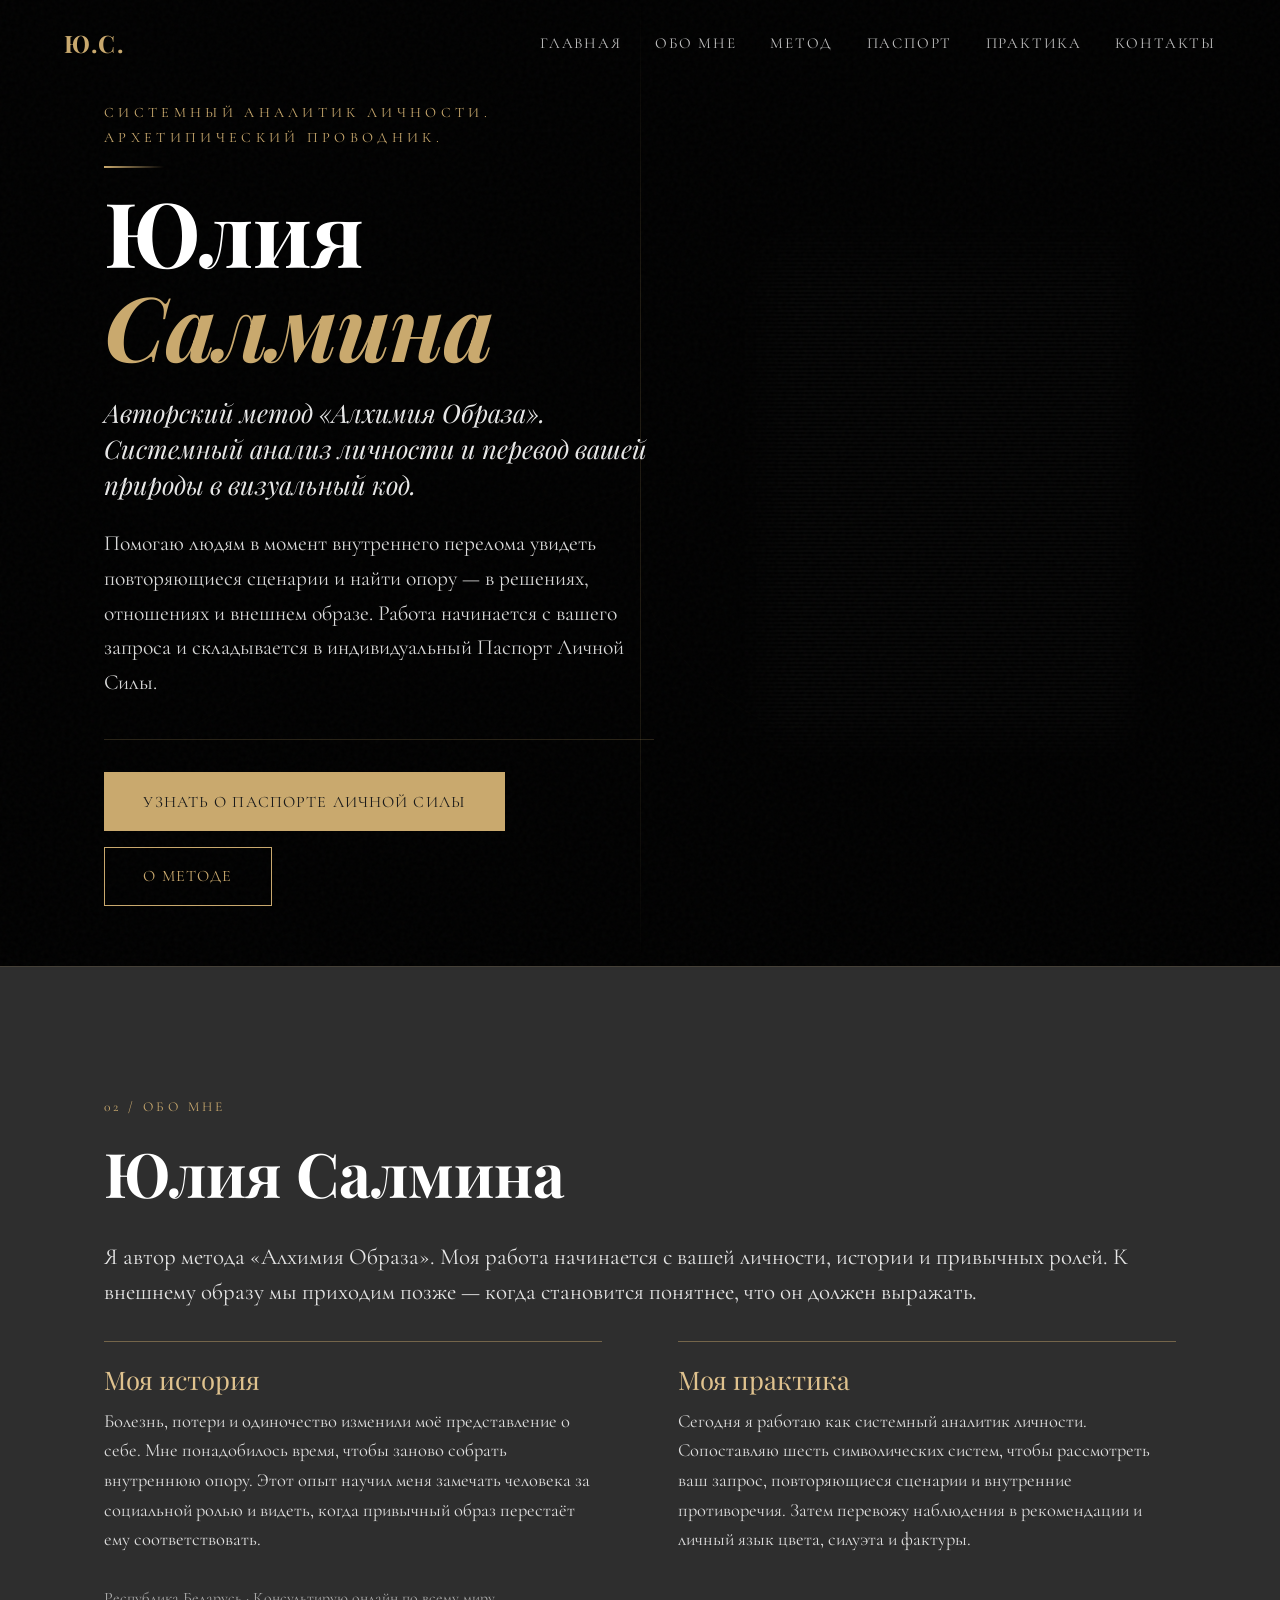
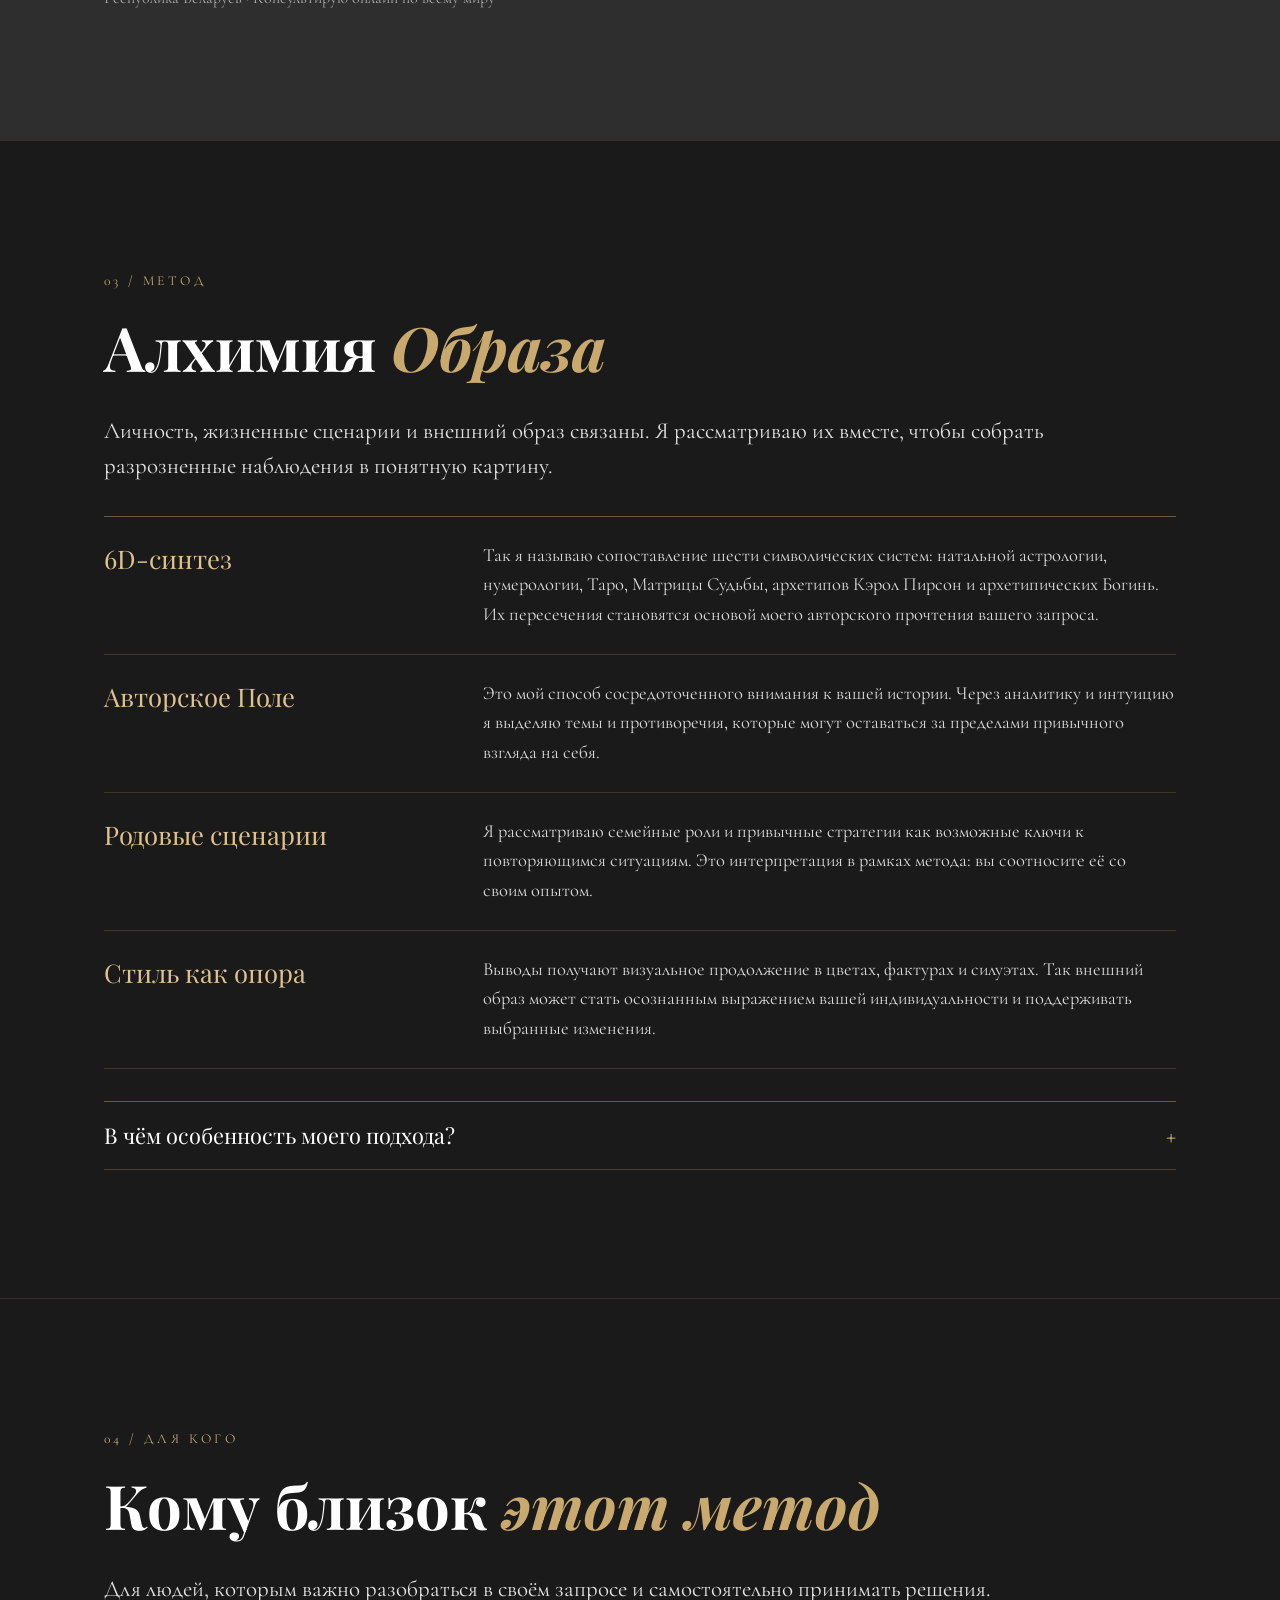
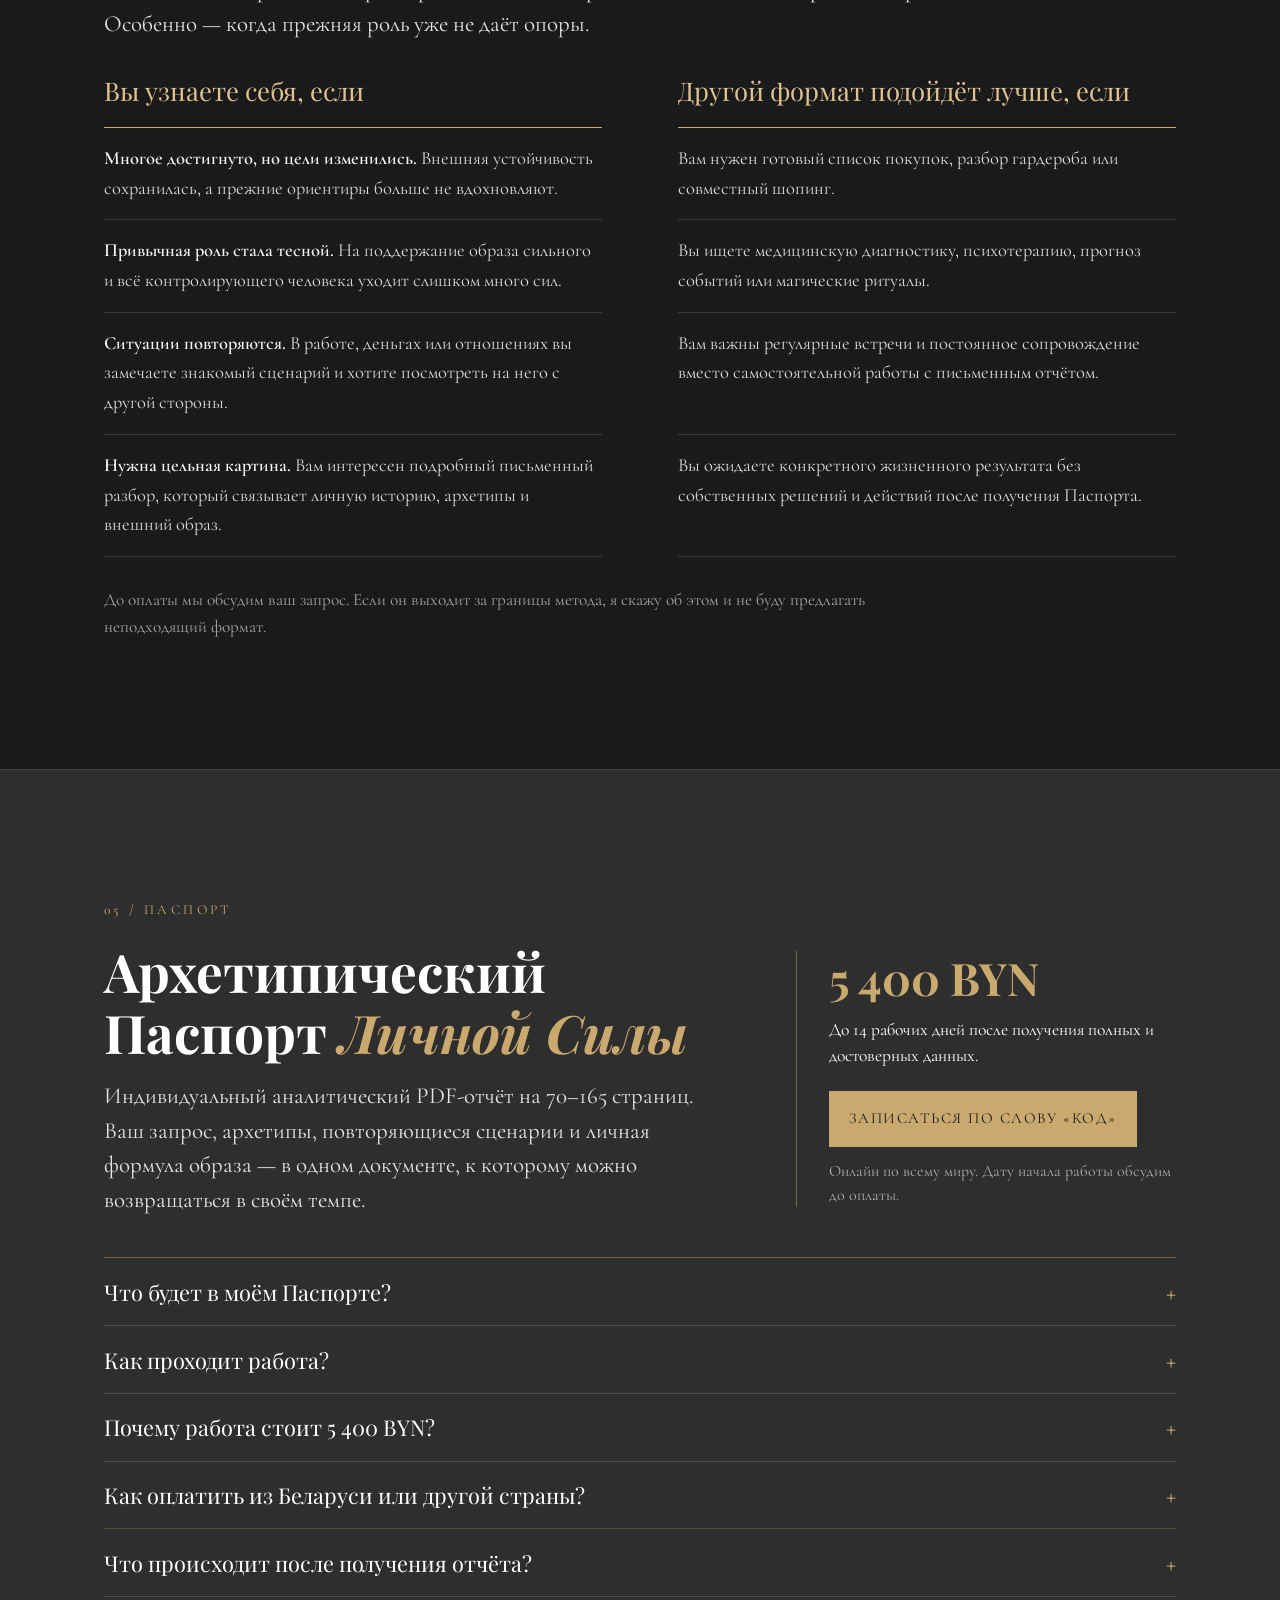
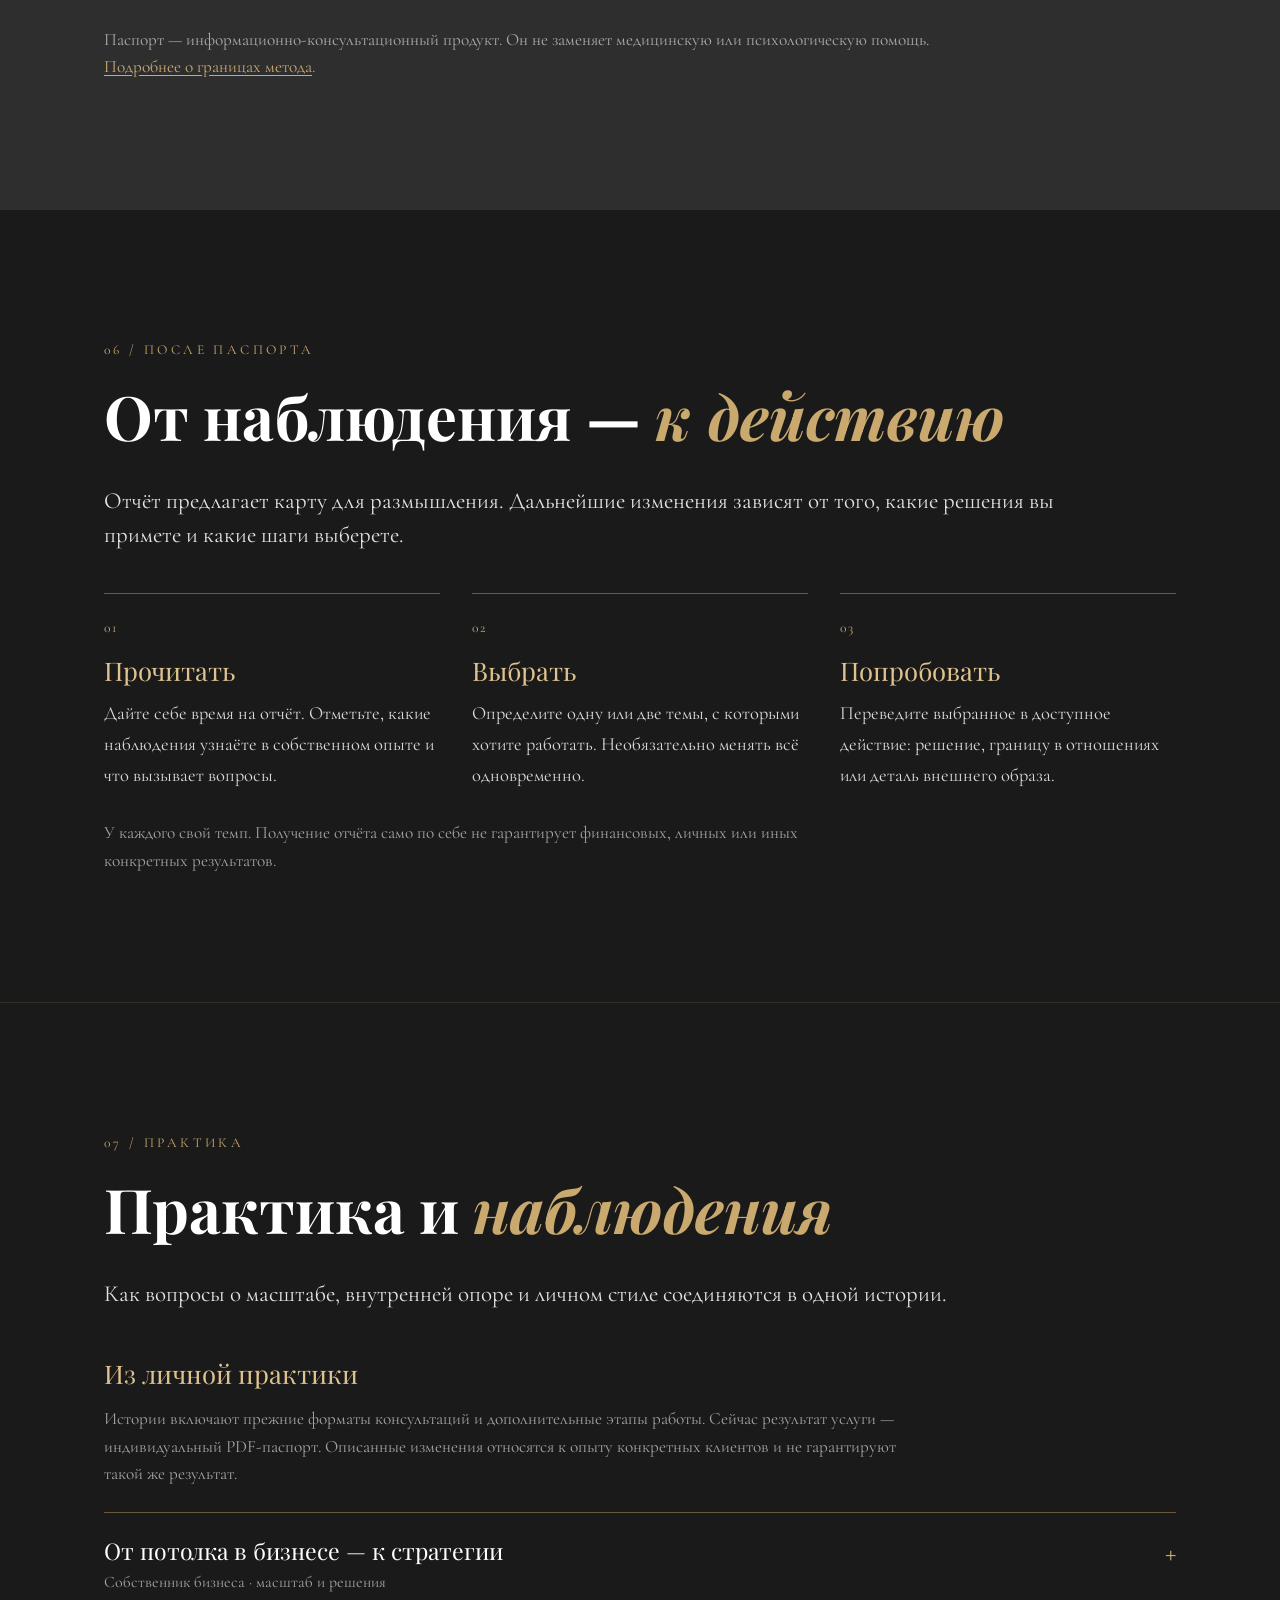
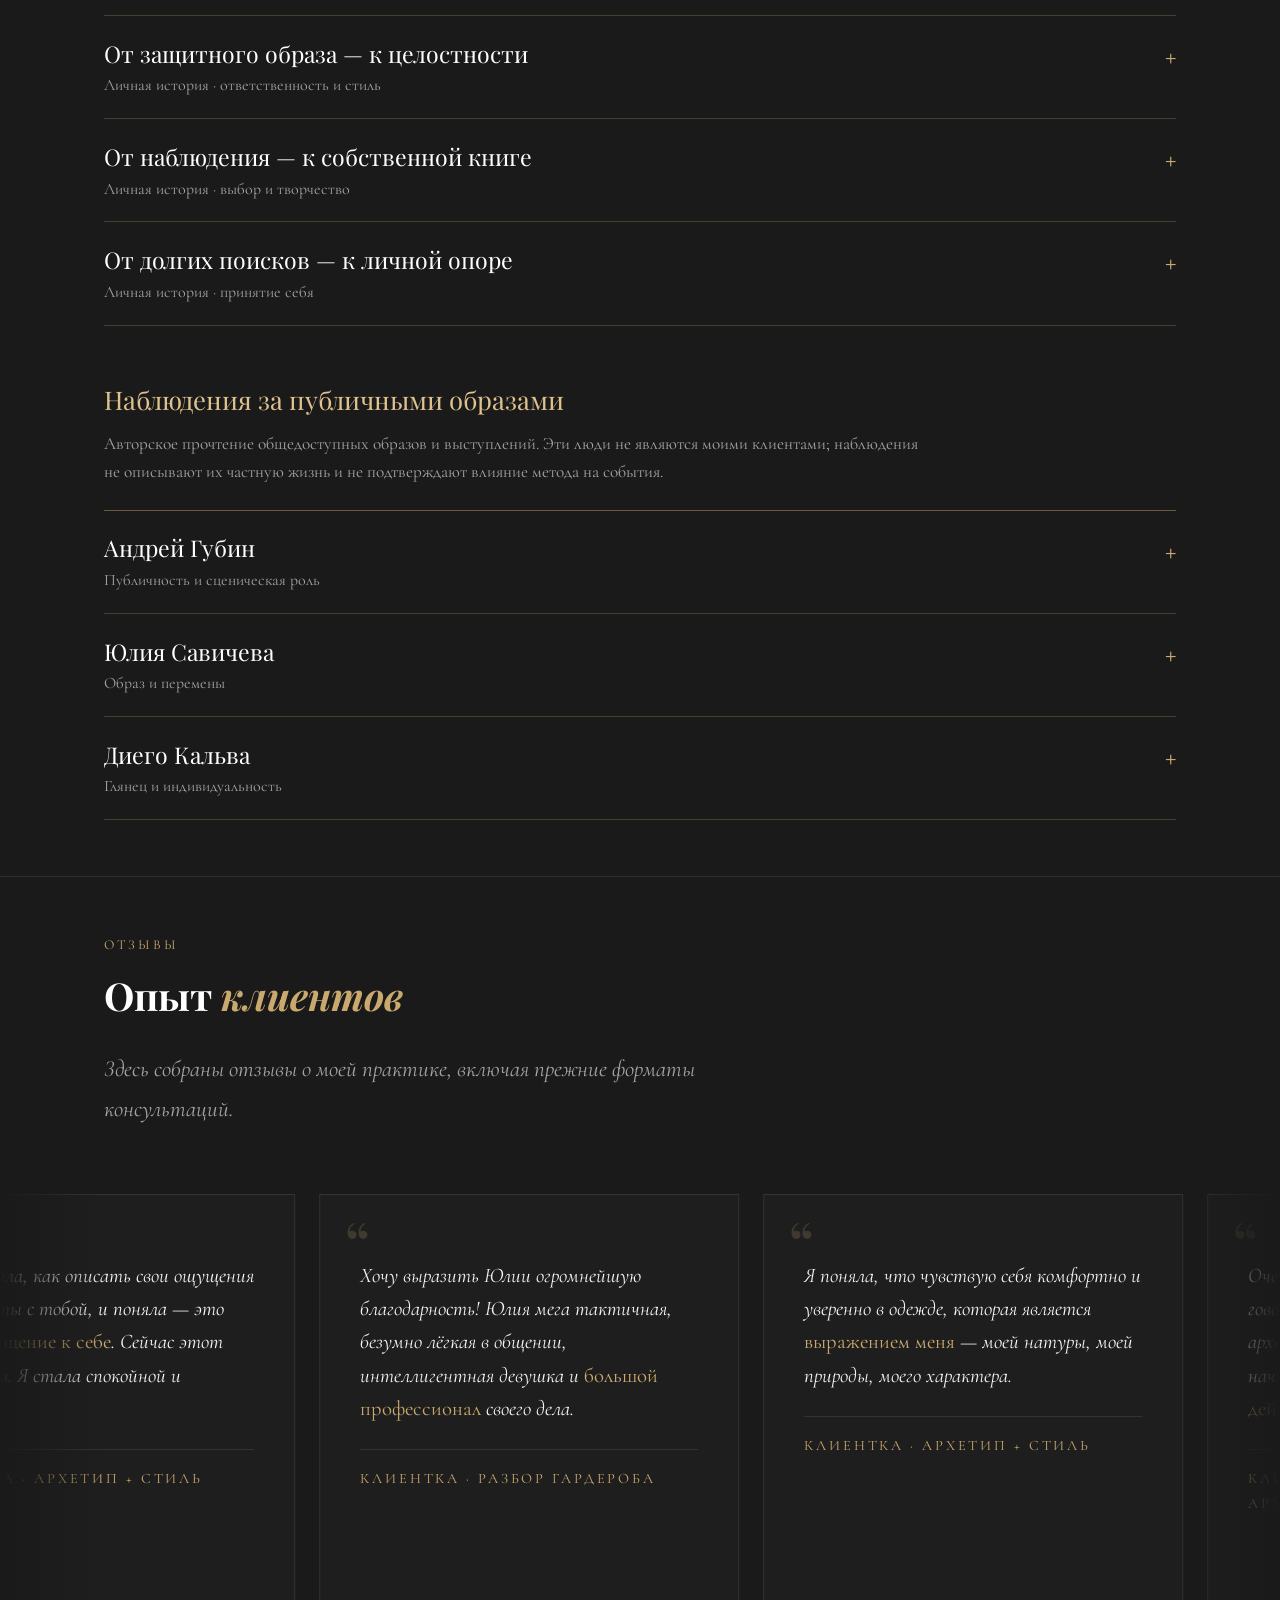
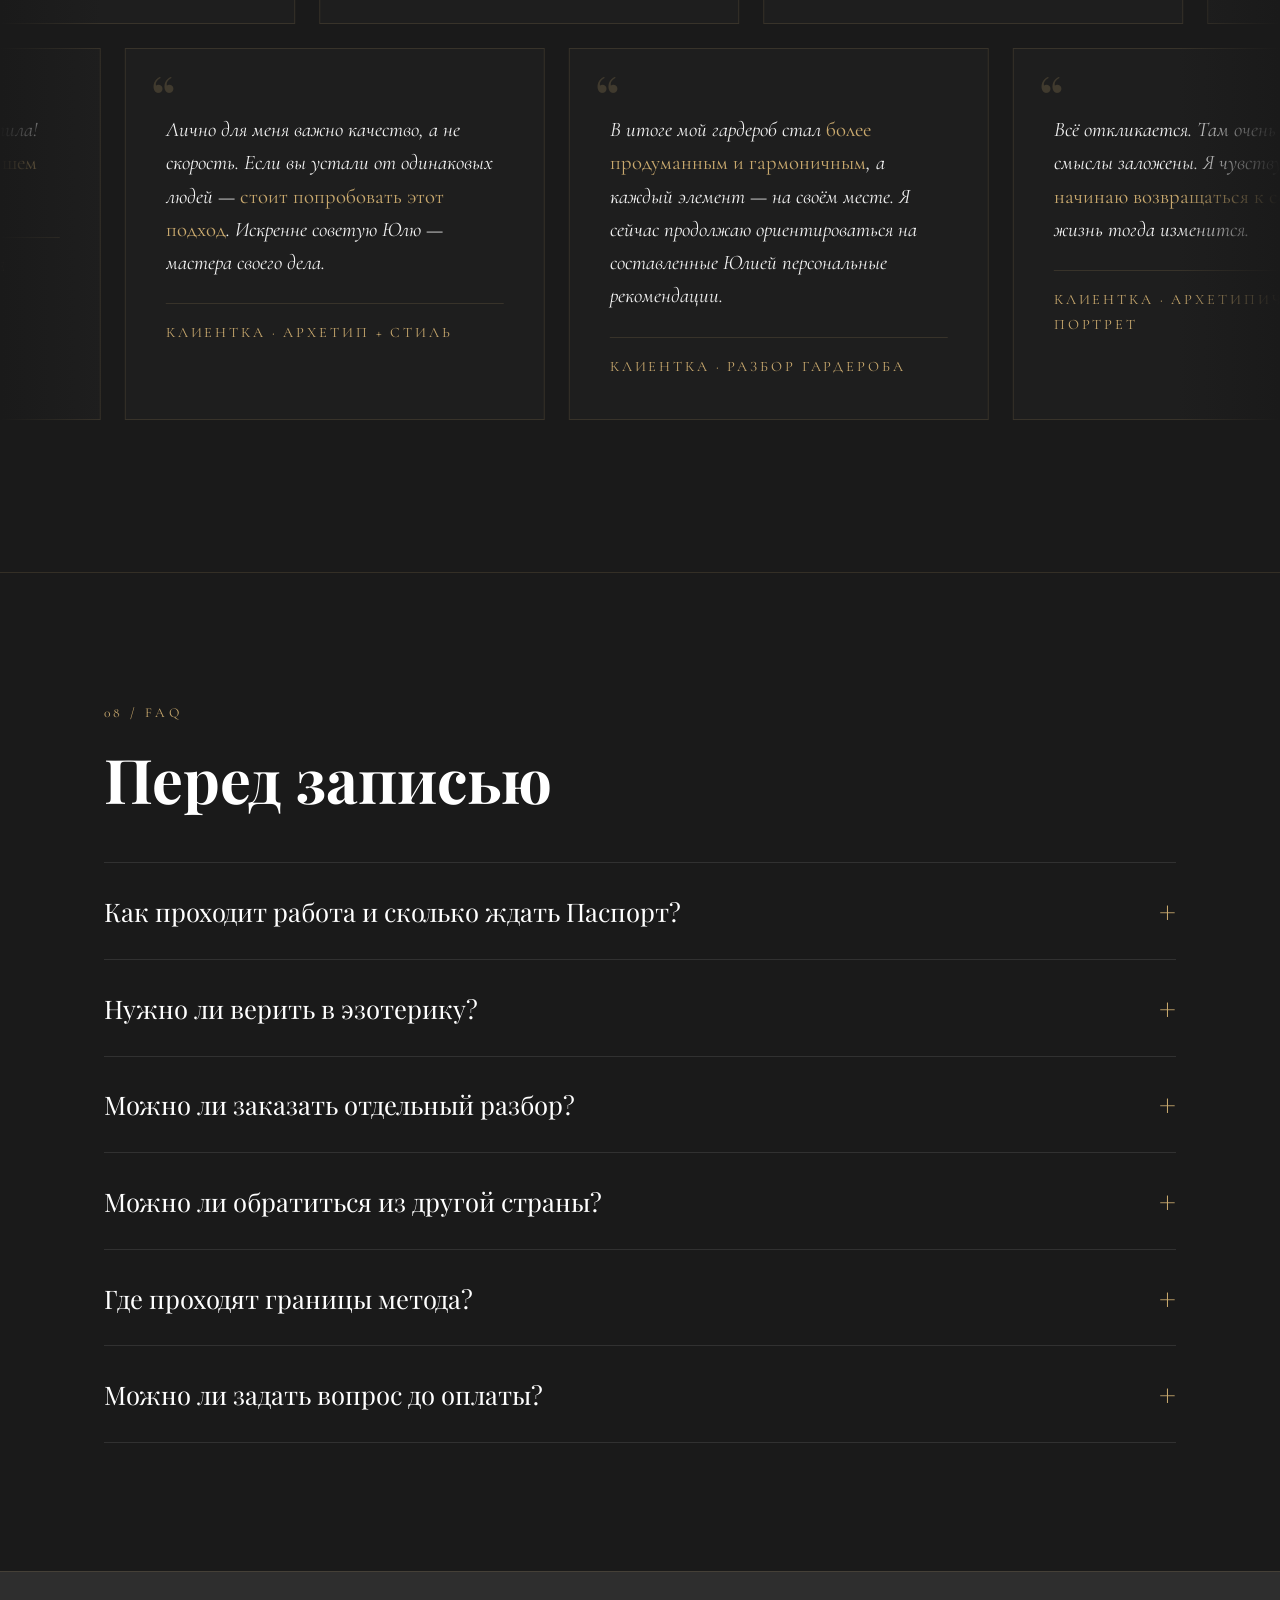
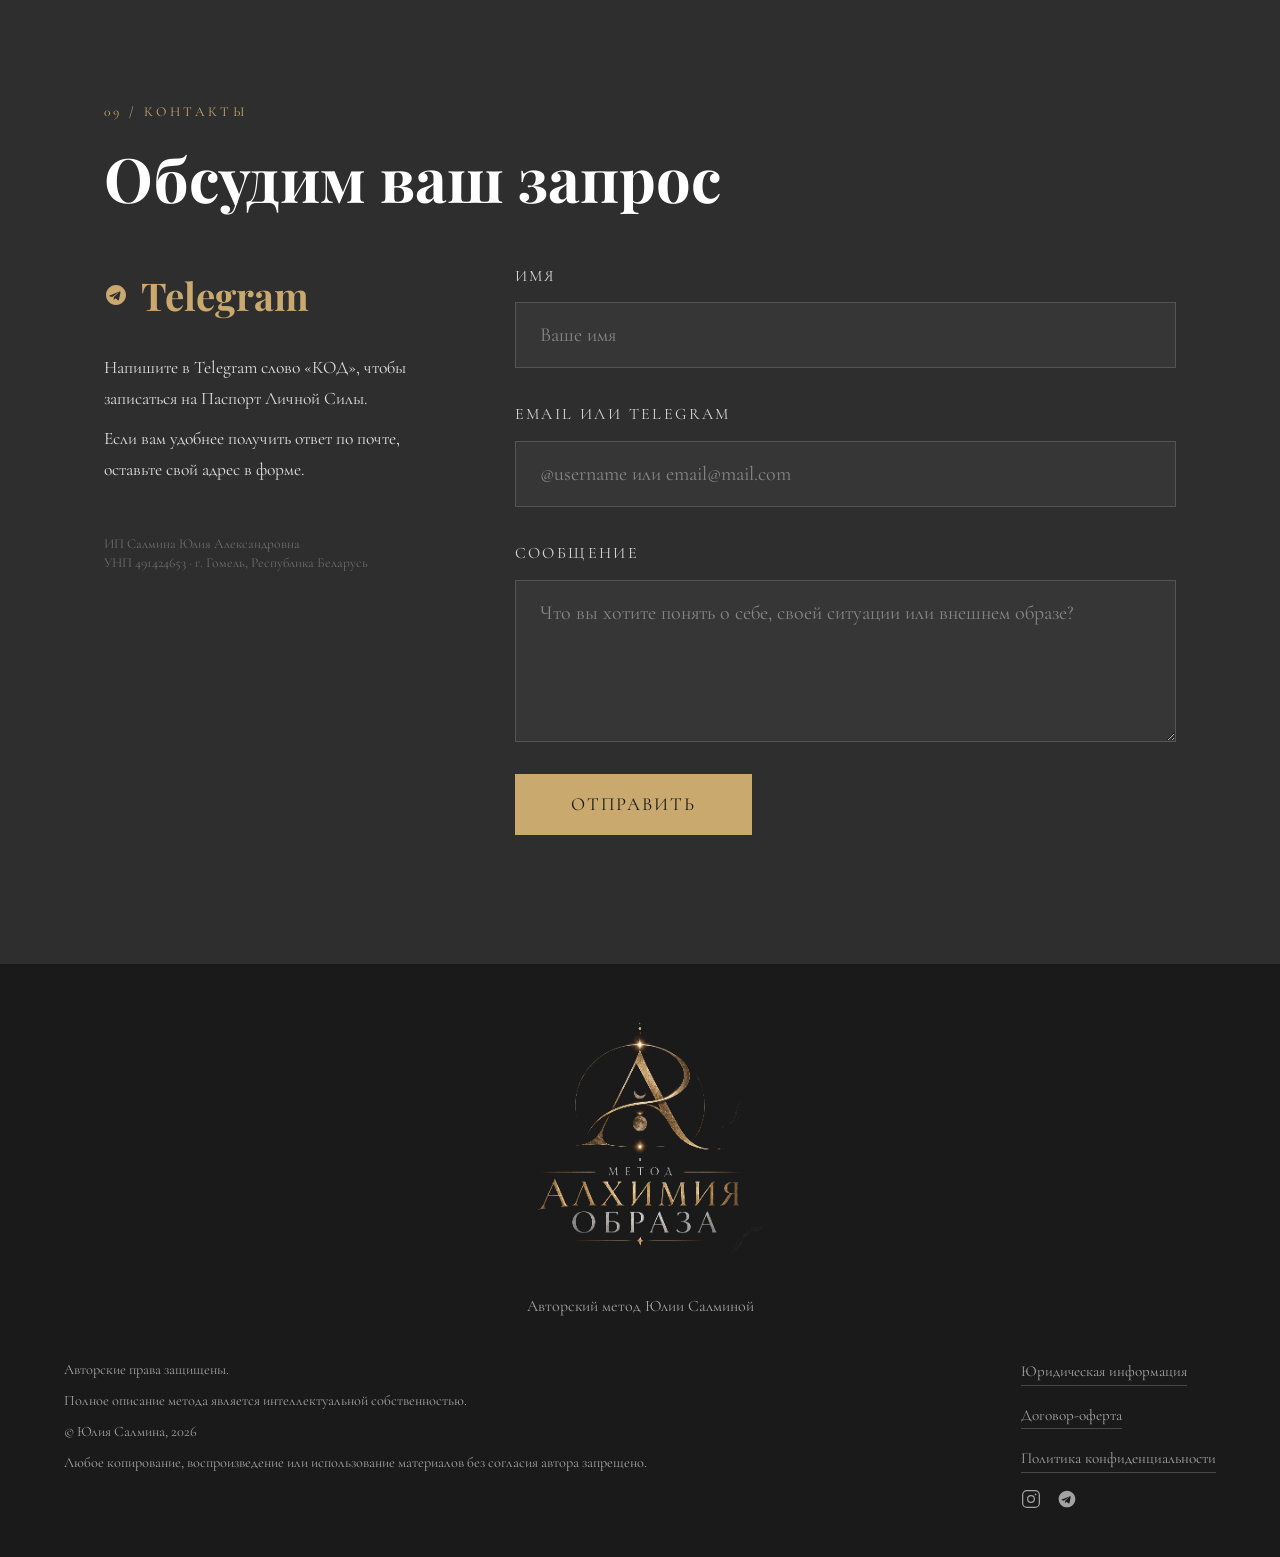
==== commit 08562e77: "Add Alchemy method image to the footer Place the supplied brand artwork above the legal footer with " ====
--- a/index.html
+++ b/index.html
@@ -5,7 +5,7 @@
   <meta name="viewport" content="width=device-width, initial-scale=1.0" />
   <title>Юлия Салмина — системный аналитик личности и архетипический проводник</title>
   <meta name="description" content="Авторский метод «Алхимия Образа»: системный анализ личности, жизненных сценариев и визуального кода. Паспорт Личной Силы — индивидуальный PDF. Онлайн по всему миру." />
-  <link rel="stylesheet" href="style.css?v=20261115-1" />
+  <link rel="stylesheet" href="style.css?v=20261117-1" />
   <link rel="preconnect" href="https://fonts.googleapis.com" />
   <link rel="preconnect" href="https://fonts.gstatic.com" crossorigin />
   <link href="https://fonts.googleapis.com/css2?family=Playfair+Display:ital,wght@0,400;0,700;1,400;1,700&amp;family=Cormorant+Garamond:ital,wght@0,300;0,400;1,300;1,400&amp;display=swap" rel="stylesheet" />
@@ -337,6 +337,10 @@
   </main>
 
   <footer class="site-footer">
+    <a class="footer-brand" href="#method">
+      <img src="assets/alchemy-method.jpg" alt="Алхимия Образа" width="1254" height="1254" loading="lazy" decoding="async" />
+      <span>Авторский метод Юлии Салминой</span>
+    </a>
     <div class="footer-inner">
       <div class="footer-copy">
         <p>Авторские права защищены.</p>
@@ -529,4 +533,4 @@
   <script src="script.js?v=20261115-1" defer></script>
   <script src="reviews.js?v=20261115-1" defer></script>
 </body>
-</html>+</html>
--- a/style.css
+++ b/style.css
@@ -364,6 +364,26 @@
    FOOTER
    ============================================= */
 .site-footer { background: var(--black); border-top: 1px solid rgba(201,169,110,0.15); padding: 2.5rem var(--inner-pad); }
+.footer-brand {
+  display: flex;
+  flex-direction: column;
+  align-items: center;
+  gap: .65rem;
+  width: min(100%, 280px);
+  margin: 0 auto 2.5rem;
+  text-align: center;
+}
+.footer-brand img {
+  width: 100%;
+  height: auto;
+  mix-blend-mode: lighten;
+  -webkit-mask-image: linear-gradient(to right, transparent, #000 8%, #000 92%, transparent), linear-gradient(to bottom, transparent, #000 8%, #000 92%, transparent);
+  -webkit-mask-composite: source-in;
+  mask-image: linear-gradient(to right, transparent, #000 8%, #000 92%, transparent), linear-gradient(to bottom, transparent, #000 8%, #000 92%, transparent);
+  mask-composite: intersect;
+}
+.footer-brand span { color: var(--text-dim); font-size: 1rem; line-height: 1.5; }
+.footer-brand:focus-visible { outline: 2px solid var(--gold); outline-offset: 8px; }
 .footer-inner { align-items: flex-start; max-width: var(--inner-max); margin: 0 auto; display: flex; justify-content: space-between; color: var(--text-dim); font-size: 0.9rem; flex-wrap: wrap; gap: 1.5rem; }
 .footer-copy { flex: 1 1 36rem; max-width: 740px; line-height: 1.6; }
 .footer-copy p + p { margin-top: 0.5rem; }
@@ -510,6 +530,7 @@
 
   
   .footer-copy { flex-basis: auto; }
+  .footer-brand { width: min(100%, 240px); margin-bottom: 2rem; }
   .footer-inner { flex-direction: column; gap: 1.5rem; text-align: center; justify-content: center; align-items: center; }
   .footer-links { flex-direction: column; align-items: center; gap: 1.5rem; }
   
